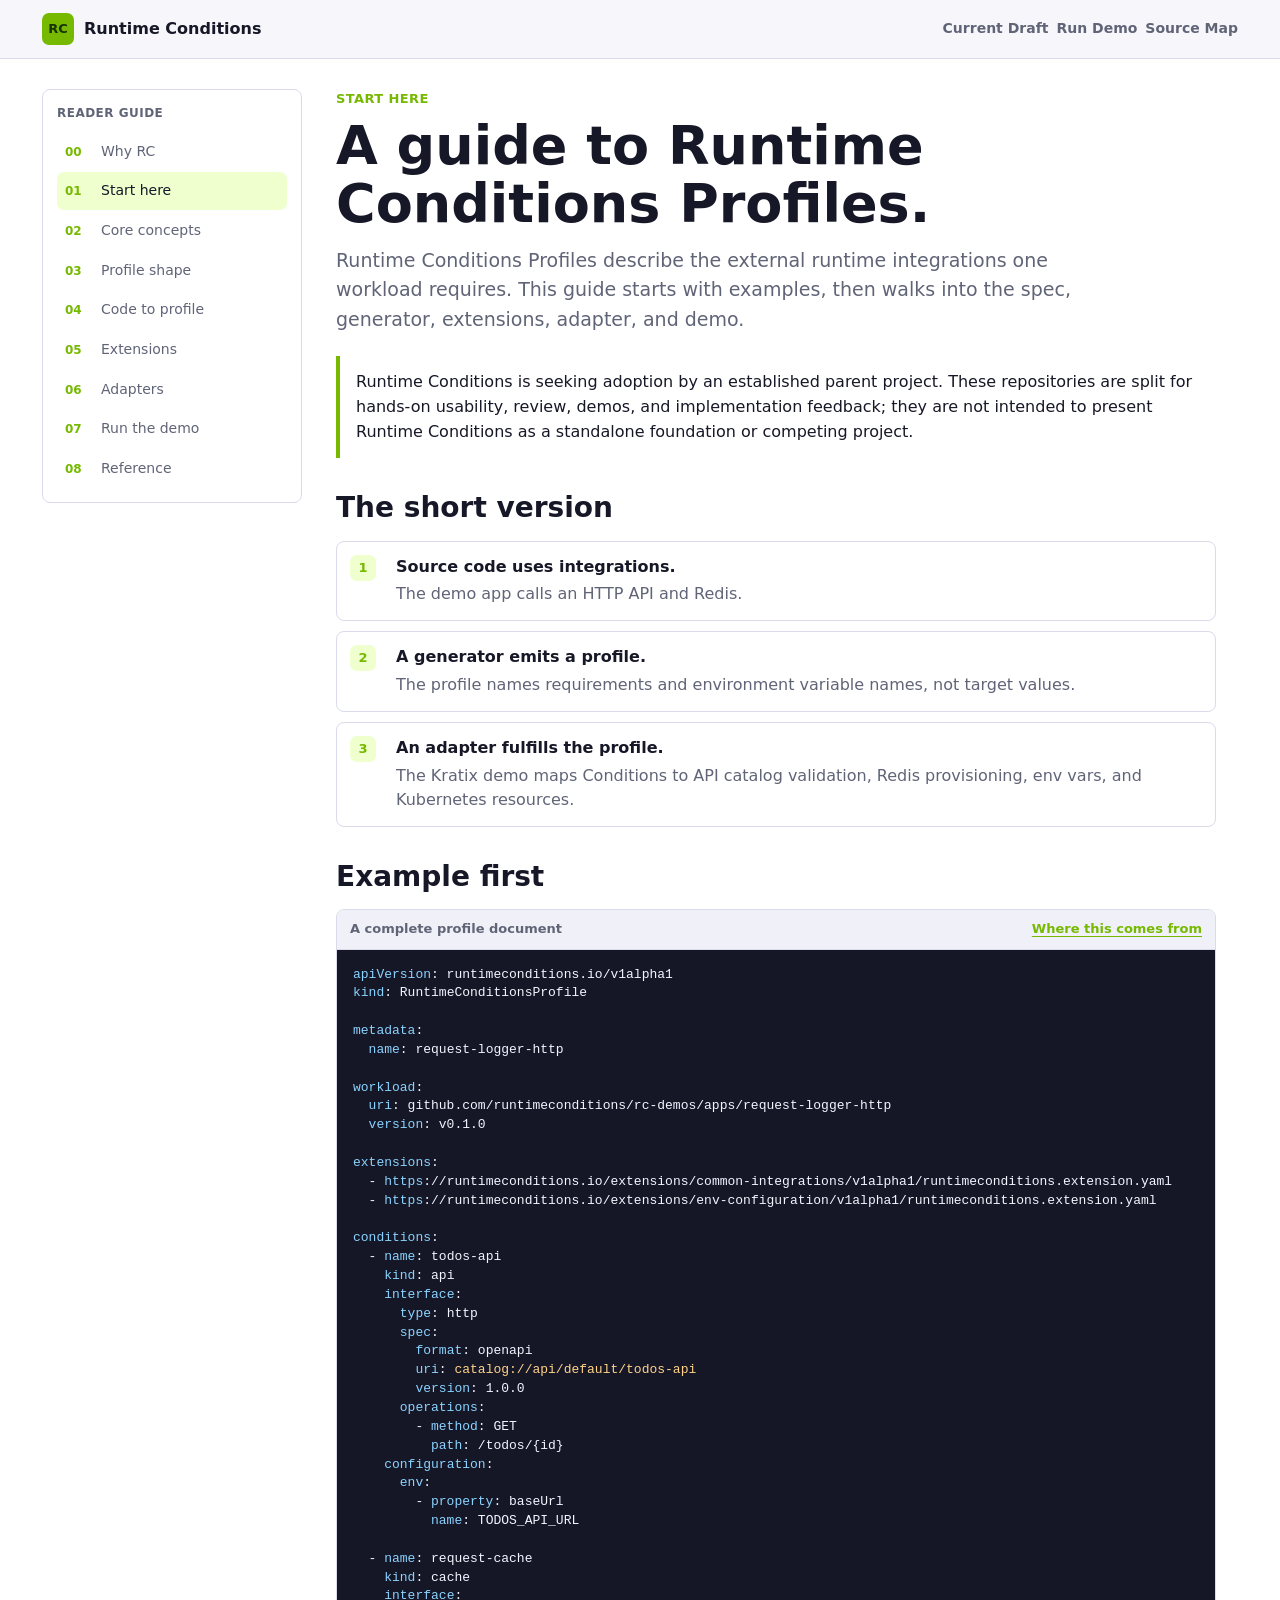
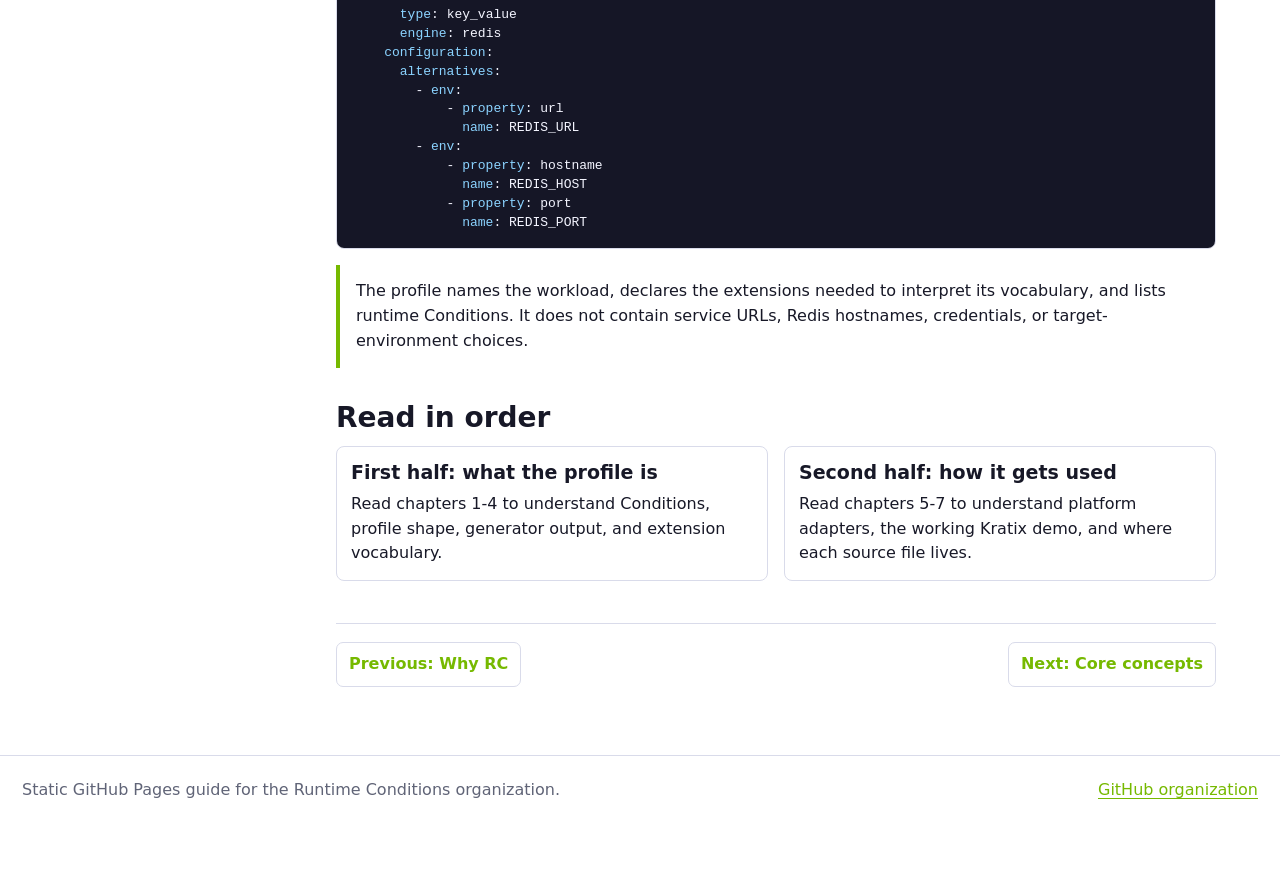
==== index.html @ f33bb29f "Add a "Why RC" page before the guide, explaining the problem in plain language Adds why.html as chap" ====
<!doctype html>
<html lang="en">
  <head>
    <meta charset="utf-8" />
    <meta name="viewport" content="width=device-width, initial-scale=1" />
    <title>Runtime Conditions Profile Guide</title>
    <meta name="description" content="Example-led guide to the Runtime Conditions Profile specification and demo." />
    <link rel="stylesheet" href="assets/styles.css" />
  </head>
  <body>
    <header class="site-header">
      <div class="header-inner">
        <a class="brand" href="index.html"><span class="brand-mark">RC</span> Runtime Conditions</a>
        <nav class="top-links" aria-label="Top links">
          <a href="https://github.com/runtimeconditions/spec/blob/main/docs/sixth-draft.md">Current Draft</a>
          <a href="https://github.com/runtimeconditions/rc-demos/blob/main/README.md">Run Demo</a>
          <a href="reference.html">Source Map</a>
        </nav>
      </div>
    </header>

    <div class="guide-layout">
      <aside class="sidebar" aria-label="Guide chapters">
        <p class="sidebar-title">Reader Guide</p>
        <ol class="chapter-list">
          <li><a href="why.html"><span class="num">00</span><span>Why RC</span></a></li>
          <li><a aria-current="page" href="index.html"><span class="num">01</span><span>Start here</span></a></li>
          <li><a href="concepts.html"><span class="num">02</span><span>Core concepts</span></a></li>
          <li><a href="spec.html"><span class="num">03</span><span>Profile shape</span></a></li>
          <li><a href="developers.html"><span class="num">04</span><span>Code to profile</span></a></li>
          <li><a href="extensions.html"><span class="num">05</span><span>Extensions</span></a></li>
          <li><a href="platform.html"><span class="num">06</span><span>Adapters</span></a></li>
          <li><a href="demo.html"><span class="num">07</span><span>Run the demo</span></a></li>
          <li><a href="reference.html"><span class="num">08</span><span>Reference</span></a></li>
        </ol>
      </aside>

      <main class="content">
        <p class="chapter-label">Start here</p>
        <h1 class="page-title">A guide to Runtime Conditions Profiles.</h1>
        <p class="intro">
          Runtime Conditions Profiles describe the external runtime integrations one workload requires. This guide starts with examples, then walks into the spec, generator, extensions, adapter, and demo.
        </p>
        <div class="note">
          <p>Runtime Conditions is seeking adoption by an established parent project. These repositories are split for hands-on usability, review, demos, and implementation feedback; they are not intended to present Runtime Conditions as a standalone foundation or competing project.</p>
        </div>

        <section class="section">
          <h2>The short version</h2>
          <ol class="step-list">
            <li><span class="step-num">1</span><div><strong>Source code uses integrations.</strong><span>The demo app calls an HTTP API and Redis.</span></div></li>
            <li><span class="step-num">2</span><div><strong>A generator emits a profile.</strong><span>The profile names requirements and environment variable names, not target values.</span></div></li>
            <li><span class="step-num">3</span><div><strong>An adapter fulfills the profile.</strong><span>The Kratix demo maps Conditions to API catalog validation, Redis provisioning, env vars, and Kubernetes resources.</span></div></li>
          </ol>
        </section>

        <section class="section">
          <h2>Example first</h2>
          <div class="example">
            <div class="example-title">
              <span>A complete profile document</span>
              <a href="developers.html">Where this comes from</a>
            </div>
            <pre><code>apiVersion: runtimeconditions.io/v1alpha1
kind: RuntimeConditionsProfile

metadata:
  name: request-logger-http

workload:
  uri: github.com/runtimeconditions/rc-demos/apps/request-logger-http
  version: v0.1.0

extensions:
  - https://runtimeconditions.io/extensions/common-integrations/v1alpha1/runtimeconditions.extension.yaml
  - https://runtimeconditions.io/extensions/env-configuration/v1alpha1/runtimeconditions.extension.yaml

conditions:
  - name: todos-api
    kind: api
    interface:
      type: http
      spec:
        format: openapi
        uri: catalog://api/default/todos-api
        version: 1.0.0
      operations:
        - method: GET
          path: /todos/{id}
    configuration:
      env:
        - property: baseUrl
          name: TODOS_API_URL

  - name: request-cache
    kind: cache
    interface:
      type: key_value
      engine: redis
    configuration:
      alternatives:
        - env:
            - property: url
              name: REDIS_URL
        - env:
            - property: hostname
              name: REDIS_HOST
            - property: port
              name: REDIS_PORT</code></pre>
          </div>
          <div class="note">
            <p>The profile names the workload, declares the extensions needed to interpret its vocabulary, and lists runtime Conditions. It does not contain service URLs, Redis hostnames, credentials, or target-environment choices.</p>
          </div>
        </section>

        <section class="section">
          <h2>Read in order</h2>
          <div class="two-col">
            <div class="mini-card">
              <h3>First half: what the profile is</h3>
              <p>Read chapters 1-4 to understand Conditions, profile shape, generator output, and extension vocabulary.</p>
            </div>
            <div class="mini-card">
              <h3>Second half: how it gets used</h3>
              <p>Read chapters 5-7 to understand platform adapters, the working Kratix demo, and where each source file lives.</p>
            </div>
          </div>
        </section>

        <nav class="page-nav" aria-label="Page navigation">
          <a href="why.html">Previous: Why RC</a>
          <a href="concepts.html">Next: Core concepts</a>
        </nav>
      </main>
    </div>

    <footer class="footer">
      <div class="footer-inner">
        <span>Static GitHub Pages guide for the Runtime Conditions organization.</span>
        <a href="https://github.com/runtimeconditions">GitHub organization</a>
      </div>
    </footer>
    <script src="assets/syntax.js" defer></script>
  </body>
</html>
---- assets/styles.css ----
:root {
  color-scheme: light;
  /* --bg: #f7f7fb; */
  --surface: #ffffff;
  --surface-2: #f0f1f8;
  --ink: #171827;
  --muted: #606477;
  --line: #d9dbea;
  --accent: #76b900;
  --accent-2: #4f8f00;
  --accent-soft: #efffce;
  --accent-ink: #173300;
  --code-bg: #151626;
  --code-ink: #f4f5ff;
  --code-key: #8bd3ff;
  --code-string: #ffd38a;
  --code-value: #a7f3c6;
  --code-comment: #858ba8;
  --code-keyword: #c7a4ff;
  --code-type: #7dd3fc;
  --code-func: #f0abfc;
  --radius: 8px;
  font-family:
    Inter, ui-sans-serif, system-ui, -apple-system, BlinkMacSystemFont, "Segoe UI",
    sans-serif;
}

* {
  box-sizing: border-box;
}

html {
  scroll-behavior: smooth;
}

body {
  margin: 0;
  background: var(--bg);
  color: var(--ink);
  line-height: 1.55;
}

a {
  color: var(--accent);
  text-decoration-thickness: 1px;
  text-underline-offset: 3px;
}

a:hover {
  color: var(--accent-2);
}

.site-header {
  border-bottom: 1px solid var(--line);
  background: rgba(247, 247, 251, 0.96);
  backdrop-filter: blur(10px);
  position: sticky;
  top: 0;
  z-index: 20;
}

.header-inner {
  max-width: 1240px;
  margin: 0 auto;
  padding: 13px 22px;
  display: flex;
  align-items: center;
  justify-content: space-between;
  gap: 18px;
}

.brand {
  display: inline-flex;
  align-items: center;
  gap: 10px;
  color: var(--ink);
  font-weight: 760;
  text-decoration: none;
  white-space: nowrap;
}

.brand-mark {
  width: 32px;
  height: 32px;
  display: grid;
  place-items: center;
  border-radius: 7px;
  background: var(--accent);
  color: var(--accent-ink);
  font-size: 13px;
  letter-spacing: 0;
}

.top-links {
  display: flex;
  flex-wrap: wrap;
  justify-content: flex-end;
  gap: 8px;
  font-size: 14px;
}

.top-links a {
  color: var(--muted);
  font-weight: 650;
  text-decoration: none;
}

.top-links a:hover {
  color: var(--accent);
}

.guide-layout {
  max-width: 1240px;
  margin: 0 auto;
  display: grid;
  grid-template-columns: 260px minmax(0, 1fr);
  gap: 34px;
  padding: 30px 22px 68px;
}

.sidebar {
  position: sticky;
  top: 74px;
  align-self: start;
  border: 1px solid var(--line);
  border-radius: var(--radius);
  background: var(--surface);
  padding: 14px;
}

.sidebar-title {
  margin: 0 0 10px;
  color: var(--muted);
  font-size: 12px;
  font-weight: 780;
  letter-spacing: 0.04em;
  text-transform: uppercase;
}

.chapter-list {
  list-style: none;
  padding: 0;
  margin: 0;
  display: grid;
  gap: 2px;
}

.chapter-list a {
  display: grid;
  grid-template-columns: 28px 1fr;
  align-items: baseline;
  gap: 8px;
  padding: 8px;
  border-radius: 7px;
  color: var(--muted);
  text-decoration: none;
  font-size: 14px;
}

.chapter-list a:hover,
.chapter-list a[aria-current="page"] {
  background: var(--accent-soft);
  color: var(--ink);
}

.chapter-list .num {
  color: var(--accent);
  font-weight: 780;
  font-size: 12px;
}

.content {
  max-width: 880px;
}

.chapter-label {
  margin: 0 0 8px;
  color: var(--accent);
  font-size: 13px;
  font-weight: 780;
  letter-spacing: 0.03em;
  text-transform: uppercase;
}

.page-title {
  margin: 0 0 12px;
  font-size: clamp(34px, 5vw, 54px);
  line-height: 1.08;
  letter-spacing: 0;
}

.intro {
  margin: 0 0 22px;
  color: var(--muted);
  font-size: 19px;
  max-width: 760px;
}

.section {
  margin: 34px 0;
}

.section h2 {
  margin: 0 0 12px;
  font-size: 28px;
  line-height: 1.15;
  letter-spacing: 0;
}

.section h3 {
  margin: 0 0 8px;
  font-size: 19px;
  line-height: 1.2;
  letter-spacing: 0;
}

p {
  margin: 0 0 14px;
}

.short {
  color: var(--muted);
  max-width: 720px;
}

.example {
  margin: 16px 0;
  border: 1px solid var(--line);
  border-radius: var(--radius);
  overflow: hidden;
  background: var(--surface);
}

.example-title {
  display: flex;
  justify-content: space-between;
  align-items: center;
  gap: 12px;
  padding: 9px 13px;
  border-bottom: 1px solid var(--line);
  background: var(--surface-2);
  color: var(--muted);
  font-size: 13px;
  font-weight: 760;
}

.example-title a {
  font-weight: 650;
}

pre {
  margin: 0;
  padding: 16px;
  overflow-x: auto;
  background: var(--code-bg);
  color: var(--code-ink);
  font-size: 13px;
  line-height: 1.45;
}

pre .tok-key,
pre .tok-func {
  color: var(--code-key);
}

pre .tok-string {
  color: var(--code-string);
}

pre .tok-value {
  color: var(--code-value);
}

pre .tok-comment {
  color: var(--code-comment);
  font-style: italic;
}

pre .tok-keyword {
  color: var(--code-keyword);
}

pre .tok-type {
  color: var(--code-type);
}

pre .tok-command {
  color: var(--code-func);
}

code {
  font-family:
    "SFMono-Regular", Consolas, "Liberation Mono", Menlo, ui-monospace, monospace;
}

:not(pre) > code {
  padding: 2px 5px;
  border-radius: 5px;
  background: var(--surface-2);
  color: var(--ink);
  font-size: 0.92em;
}

.note {
  border-left: 4px solid var(--accent);
  border-radius: 0 var(--radius) var(--radius) 0;
  background: var(--surface);
  padding: 14px 16px;
}

.note p:last-child {
  margin-bottom: 0;
}

.step-list {
  list-style: none;
  margin: 16px 0;
  padding: 0;
  display: grid;
  gap: 10px;
}

.step-list li {
  display: grid;
  grid-template-columns: 34px 1fr;
  gap: 12px;
  align-items: start;
  border: 1px solid var(--line);
  border-radius: var(--radius);
  background: var(--surface);
  padding: 13px;
}

.step-list .step-num {
  display: grid;
  place-items: center;
  width: 26px;
  height: 26px;
  border-radius: 7px;
  background: var(--accent-soft);
  color: var(--accent);
  font-weight: 780;
  font-size: 13px;
}

.step-list strong {
  display: block;
  margin-bottom: 3px;
}

.step-list span {
  color: var(--muted);
}

.two-col {
  display: grid;
  grid-template-columns: repeat(2, minmax(0, 1fr));
  gap: 16px;
}

.mini-card {
  border: 1px solid var(--line);
  border-radius: var(--radius);
  background: var(--surface);
  padding: 14px;
}

.mini-card strong {
  display: block;
  margin-bottom: 6px;
}

.mini-card span {
  color: var(--muted);
}

.mini-card p:last-child {
  margin-bottom: 0;
}

.horizontal-list {
  list-style: none;
  margin: 16px 0;
  padding: 0;
  display: grid;
  grid-template-columns: repeat(3, minmax(0, 1fr));
  gap: 14px;
}

.table-wrap {
  overflow-x: auto;
  border: 1px solid var(--line);
  border-radius: var(--radius);
  background: var(--surface);
}

table {
  width: 100%;
  border-collapse: collapse;
  min-width: 680px;
}

th,
td {
  padding: 11px 13px;
  border-bottom: 1px solid var(--line);
  text-align: left;
  vertical-align: top;
}

th {
  background: var(--surface-2);
  font-size: 12px;
  letter-spacing: 0.03em;
  text-transform: uppercase;
}

tr:last-child td {
  border-bottom: 0;
}

.link-list {
  display: grid;
  gap: 8px;
  margin: 12px 0 0;
  padding: 0;
  list-style: none;
}

.link-list a {
  display: block;
  padding: 10px 12px;
  border: 1px solid var(--line);
  border-radius: 7px;
  background: var(--surface);
  text-decoration: none;
  font-weight: 680;
}

.page-nav {
  display: flex;
  justify-content: space-between;
  gap: 14px;
  margin-top: 42px;
  padding-top: 18px;
  border-top: 1px solid var(--line);
}

.page-nav a {
  display: inline-flex;
  min-height: 40px;
  align-items: center;
  border: 1px solid var(--line);
  border-radius: 7px;
  background: var(--surface);
  padding: 9px 12px;
  text-decoration: none;
  font-weight: 730;
}

.footer {
  border-top: 1px solid var(--line);
  color: var(--muted);
  padding: 22px;
}

.footer-inner {
  max-width: 1240px;
  margin: 0 auto;
  display: flex;
  justify-content: space-between;
  gap: 14px;
  flex-wrap: wrap;
}

@media (max-width: 920px) {
  .header-inner {
    align-items: flex-start;
    flex-direction: column;
  }

  .top-links {
    justify-content: flex-start;
  }

  .guide-layout {
    grid-template-columns: 1fr;
    gap: 22px;
  }

  .sidebar {
    position: static;
  }

  .chapter-list {
    grid-template-columns: repeat(2, minmax(0, 1fr));
  }

  .two-col {
    grid-template-columns: 1fr;
  }

  .horizontal-list {
    grid-template-columns: 1fr;
  }

}

@media (max-width: 560px) {
  .header-inner,
  .guide-layout,
  .footer {
    padding-left: 14px;
    padding-right: 14px;
  }

  .chapter-list {
    grid-template-columns: 1fr;
  }

  .page-title {
    font-size: 34px;
  }

  .intro {
    font-size: 17px;
  }

  .page-nav {
    flex-direction: column;
  }
}
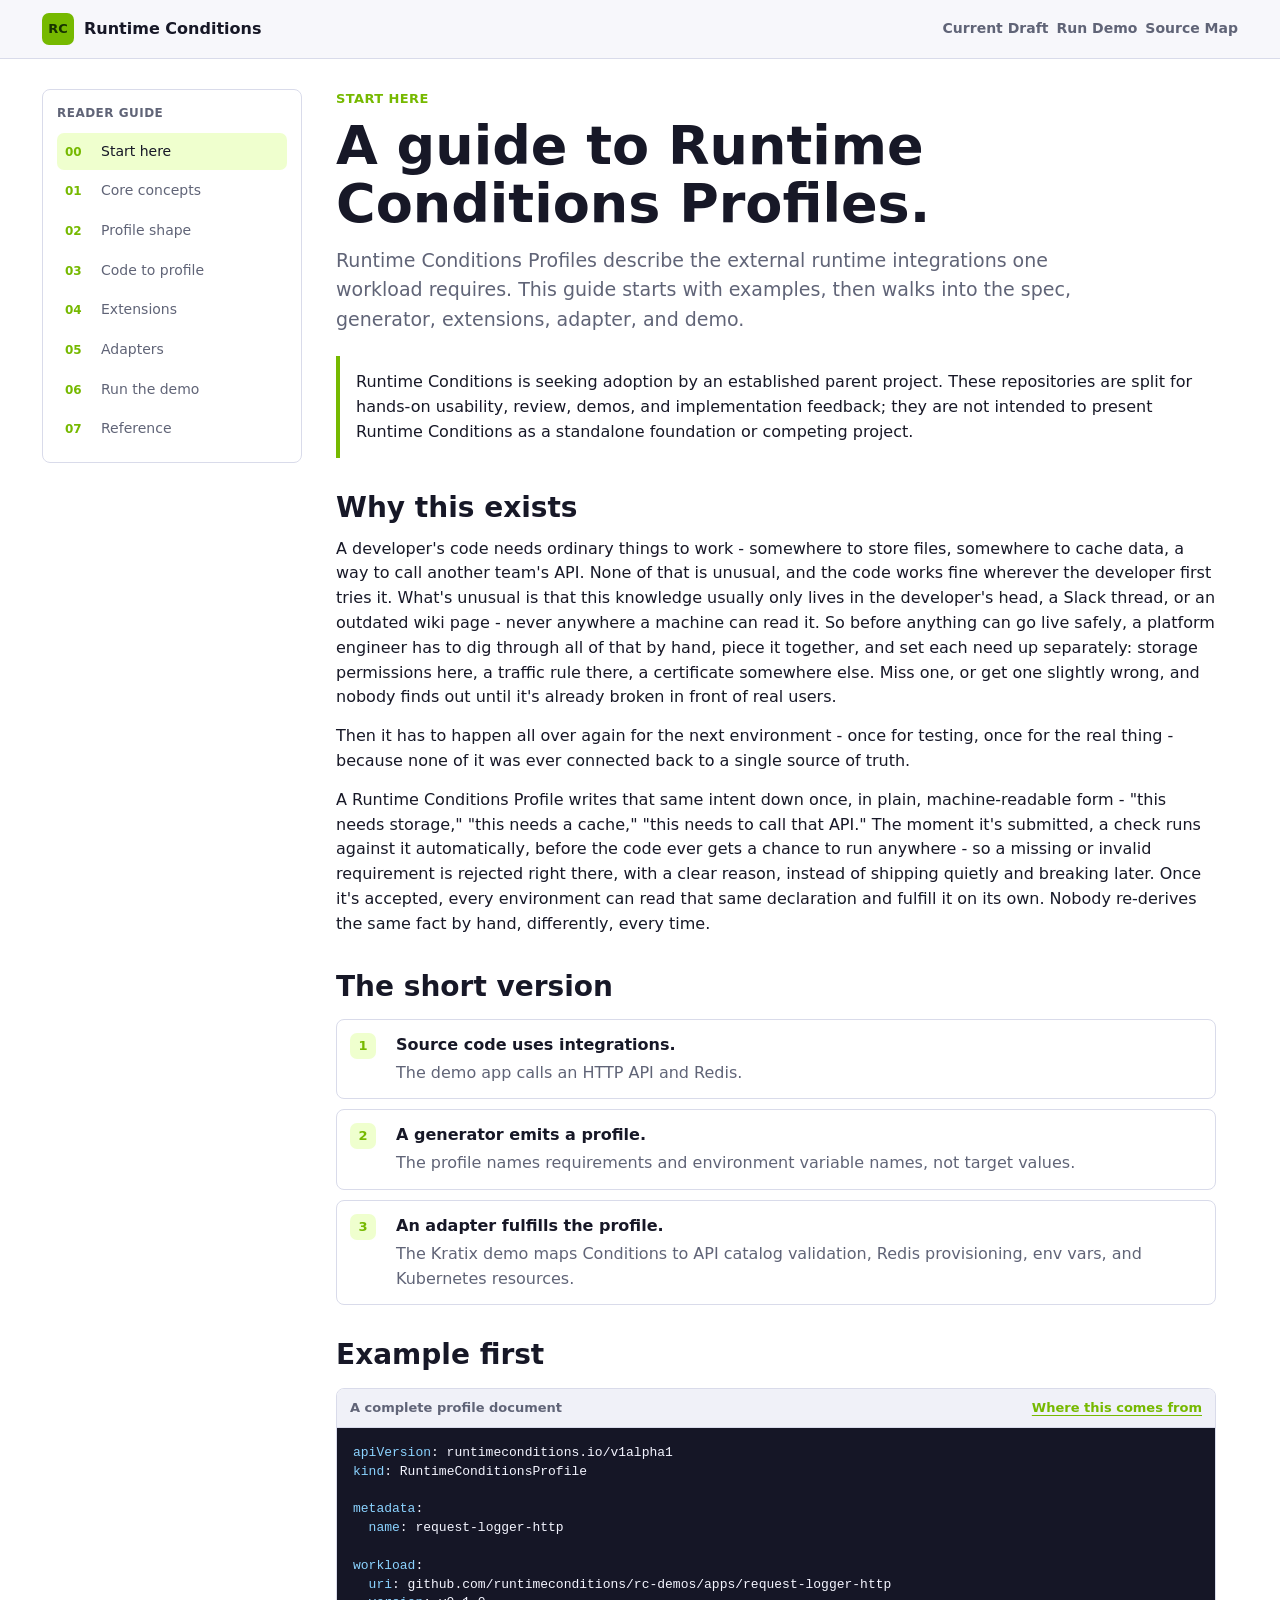
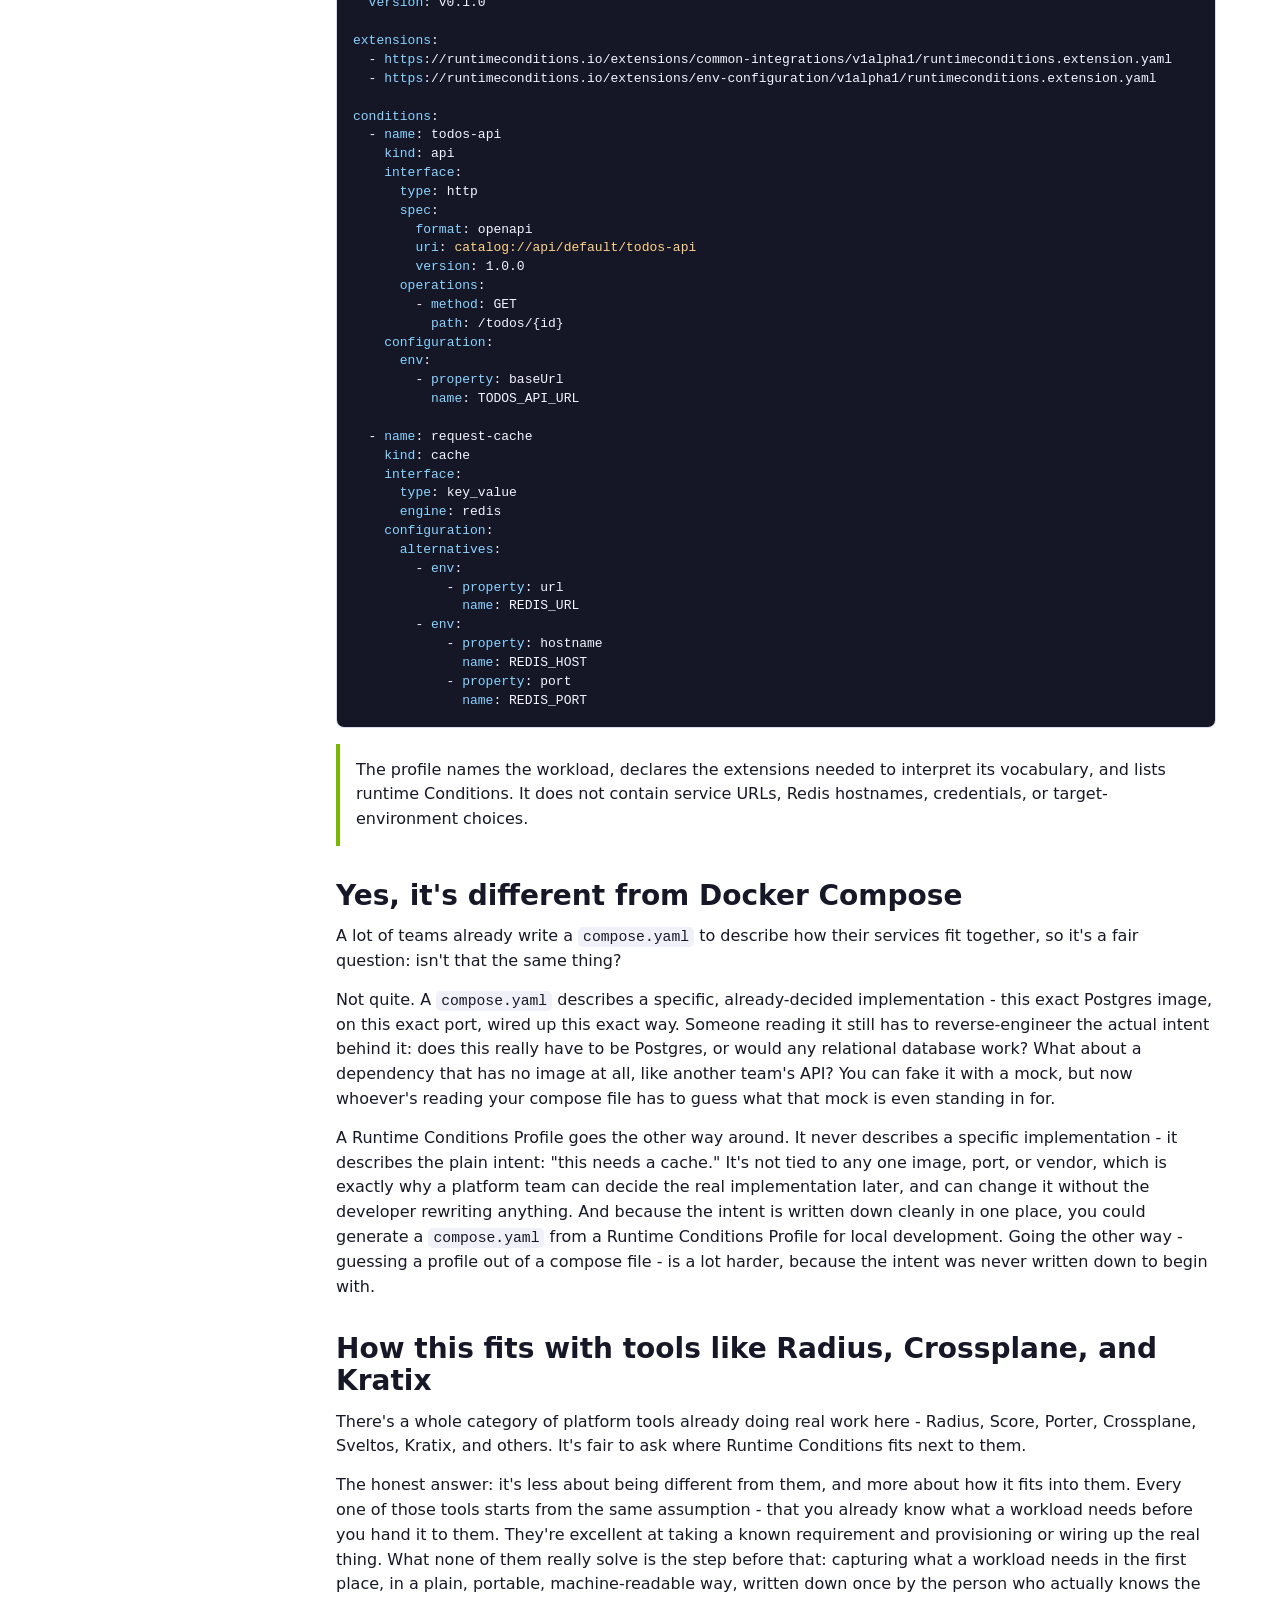
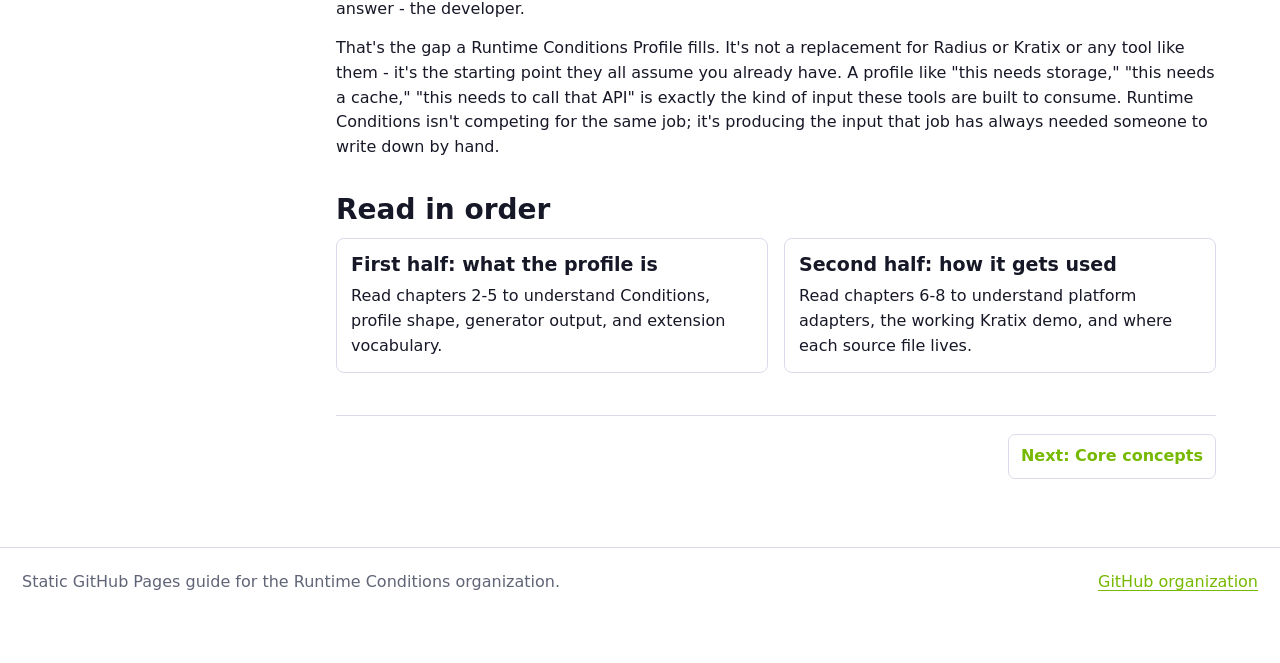
==== commit 90e87975: "Rename start.html to index.html, the merged landing page Signed-off-by: itvi-1234 <rjsumit71@gmail.c" ====
--- a/index.html
+++ b/index.html
@@ -4,7 +4,7 @@
     <meta charset="utf-8" />
     <meta name="viewport" content="width=device-width, initial-scale=1" />
     <title>Runtime Conditions Profile Guide</title>
-    <meta name="description" content="Example-led guide to the Runtime Conditions Profile specification and demo." />
+    <meta name="description" content="Why Runtime Conditions exists, and a complete profile example, in one place." />
     <link rel="stylesheet" href="assets/styles.css" />
   </head>
   <body>
@@ -23,15 +23,14 @@
       <aside class="sidebar" aria-label="Guide chapters">
         <p class="sidebar-title">Reader Guide</p>
         <ol class="chapter-list">
-          <li><a href="why.html"><span class="num">00</span><span>Why RC</span></a></li>
-          <li><a aria-current="page" href="index.html"><span class="num">01</span><span>Start here</span></a></li>
-          <li><a href="concepts.html"><span class="num">02</span><span>Core concepts</span></a></li>
-          <li><a href="spec.html"><span class="num">03</span><span>Profile shape</span></a></li>
-          <li><a href="developers.html"><span class="num">04</span><span>Code to profile</span></a></li>
-          <li><a href="extensions.html"><span class="num">05</span><span>Extensions</span></a></li>
-          <li><a href="platform.html"><span class="num">06</span><span>Adapters</span></a></li>
-          <li><a href="demo.html"><span class="num">07</span><span>Run the demo</span></a></li>
-          <li><a href="reference.html"><span class="num">08</span><span>Reference</span></a></li>
+          <li><a aria-current="page" href="index.html"><span class="num">00</span><span>Start here</span></a></li>
+          <li><a href="concepts.html"><span class="num">01</span><span>Core concepts</span></a></li>
+          <li><a href="spec.html"><span class="num">02</span><span>Profile shape</span></a></li>
+          <li><a href="developers.html"><span class="num">03</span><span>Code to profile</span></a></li>
+          <li><a href="extensions.html"><span class="num">04</span><span>Extensions</span></a></li>
+          <li><a href="platform.html"><span class="num">05</span><span>Adapters</span></a></li>
+          <li><a href="demo.html"><span class="num">06</span><span>Run the demo</span></a></li>
+          <li><a href="reference.html"><span class="num">07</span><span>Reference</span></a></li>
         </ol>
       </aside>
 
@@ -44,6 +43,19 @@
         <div class="note">
           <p>Runtime Conditions is seeking adoption by an established parent project. These repositories are split for hands-on usability, review, demos, and implementation feedback; they are not intended to present Runtime Conditions as a standalone foundation or competing project.</p>
         </div>
+
+        <section class="section">
+          <h2>Why this exists</h2>
+          <p>
+            A developer's code needs ordinary things to work - somewhere to store files, somewhere to cache data, a way to call another team's API. None of that is unusual, and the code works fine wherever the developer first tries it. What's unusual is that this knowledge usually only lives in the developer's head, a Slack thread, or an outdated wiki page - never anywhere a machine can read it. So before anything can go live safely, a platform engineer has to dig through all of that by hand, piece it together, and set each need up separately: storage permissions here, a traffic rule there, a certificate somewhere else. Miss one, or get one slightly wrong, and nobody finds out until it's already broken in front of real users.
+          </p>
+          <p>
+            Then it has to happen all over again for the next environment - once for testing, once for the real thing - because none of it was ever connected back to a single source of truth.
+          </p>
+          <p>
+            A Runtime Conditions Profile writes that same intent down once, in plain, machine-readable form - "this needs storage," "this needs a cache," "this needs to call that API." The moment it's submitted, a check runs against it automatically, before the code ever gets a chance to run anywhere - so a missing or invalid requirement is rejected right there, with a clear reason, instead of shipping quietly and breaking later. Once it's accepted, every environment can read that same declaration and fulfill it on its own. Nobody re-derives the same fact by hand, differently, every time.
+          </p>
+        </section>
 
         <section class="section">
           <h2>The short version</h2>
@@ -114,21 +126,47 @@
         </section>
 
         <section class="section">
+          <h2>Yes, it's different from Docker Compose</h2>
+          <p>
+            A lot of teams already write a <code>compose.yaml</code> to describe how their services fit together, so it's a fair question: isn't that the same thing?
+          </p>
+          <p>
+            Not quite. A <code>compose.yaml</code> describes a specific, already-decided implementation - this exact Postgres image, on this exact port, wired up this exact way. Someone reading it still has to reverse-engineer the actual intent behind it: does this really have to be Postgres, or would any relational database work? What about a dependency that has no image at all, like another team's API? You can fake it with a mock, but now whoever's reading your compose file has to guess what that mock is even standing in for.
+          </p>
+          <p>
+            A Runtime Conditions Profile goes the other way around. It never describes a specific implementation - it describes the plain intent: "this needs a cache." It's not tied to any one image, port, or vendor, which is exactly why a platform team can decide the real implementation later, and can change it without the developer rewriting anything. And because the intent is written down cleanly in one place, you could generate a <code>compose.yaml</code> from a Runtime Conditions Profile for local development. Going the other way - guessing a profile out of a compose file - is a lot harder, because the intent was never written down to begin with.
+          </p>
+        </section>
+
+        <section class="section">
+          <h2>How this fits with tools like Radius, Crossplane, and Kratix</h2>
+          <p>
+            There's a whole category of platform tools already doing real work here - Radius, Score, Porter, Crossplane, Sveltos, Kratix, and others. It's fair to ask where Runtime Conditions fits next to them.
+          </p>
+          <p>
+            The honest answer: it's less about being different from them, and more about how it fits into them. Every one of those tools starts from the same assumption - that you already know what a workload needs before you hand it to them. They're excellent at taking a known requirement and provisioning or wiring up the real thing. What none of them really solve is the step before that: capturing what a workload needs in the first place, in a plain, portable, machine-readable way, written down once by the person who actually knows the answer - the developer.
+          </p>
+          <p>
+            That's the gap a Runtime Conditions Profile fills. It's not a replacement for Radius or Kratix or any tool like them - it's the starting point they all assume you already have. A profile like "this needs storage," "this needs a cache," "this needs to call that API" is exactly the kind of input these tools are built to consume. Runtime Conditions isn't competing for the same job; it's producing the input that job has always needed someone to write down by hand.
+          </p>
+        </section>
+
+        <section class="section">
           <h2>Read in order</h2>
           <div class="two-col">
             <div class="mini-card">
               <h3>First half: what the profile is</h3>
-              <p>Read chapters 1-4 to understand Conditions, profile shape, generator output, and extension vocabulary.</p>
+              <p>Read chapters 2-5 to understand Conditions, profile shape, generator output, and extension vocabulary.</p>
             </div>
             <div class="mini-card">
               <h3>Second half: how it gets used</h3>
-              <p>Read chapters 5-7 to understand platform adapters, the working Kratix demo, and where each source file lives.</p>
+              <p>Read chapters 6-8 to understand platform adapters, the working Kratix demo, and where each source file lives.</p>
             </div>
           </div>
         </section>
 
         <nav class="page-nav" aria-label="Page navigation">
-          <a href="why.html">Previous: Why RC</a>
+          <span></span>
           <a href="concepts.html">Next: Core concepts</a>
         </nav>
       </main>
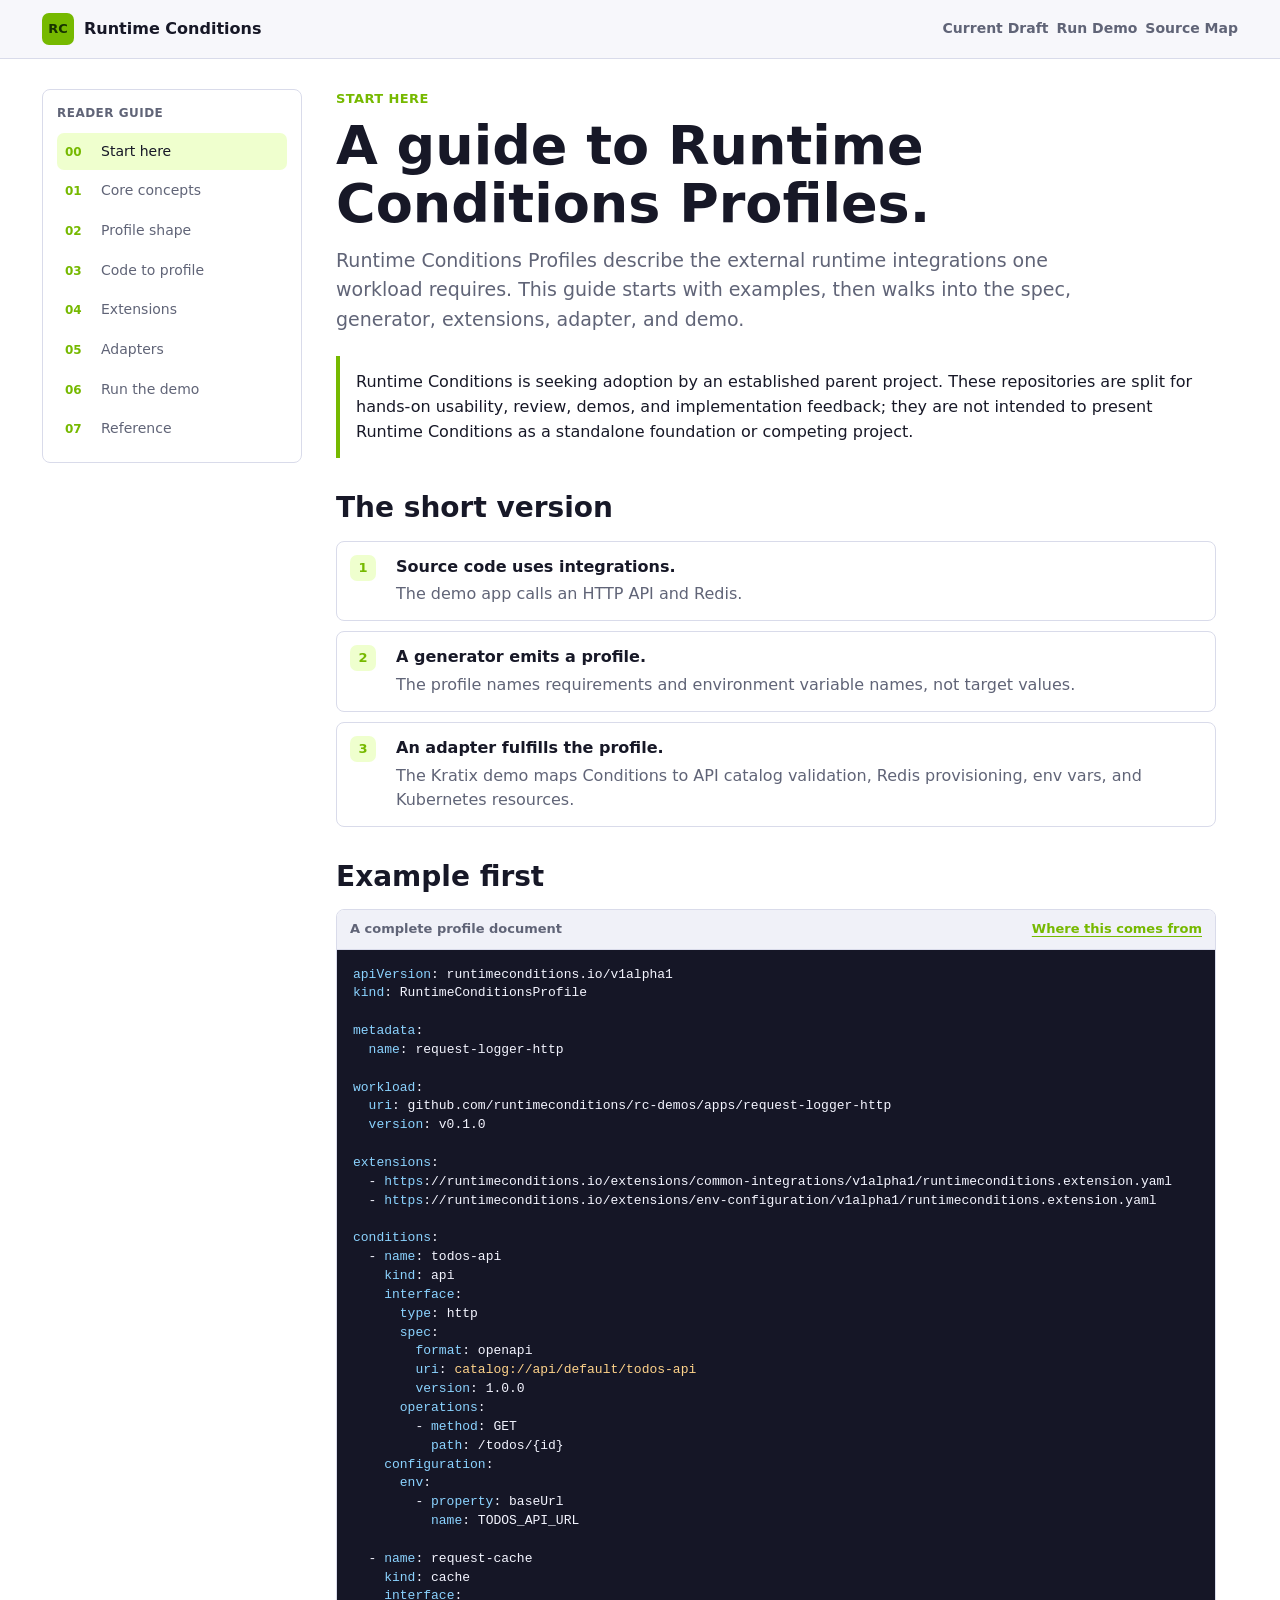
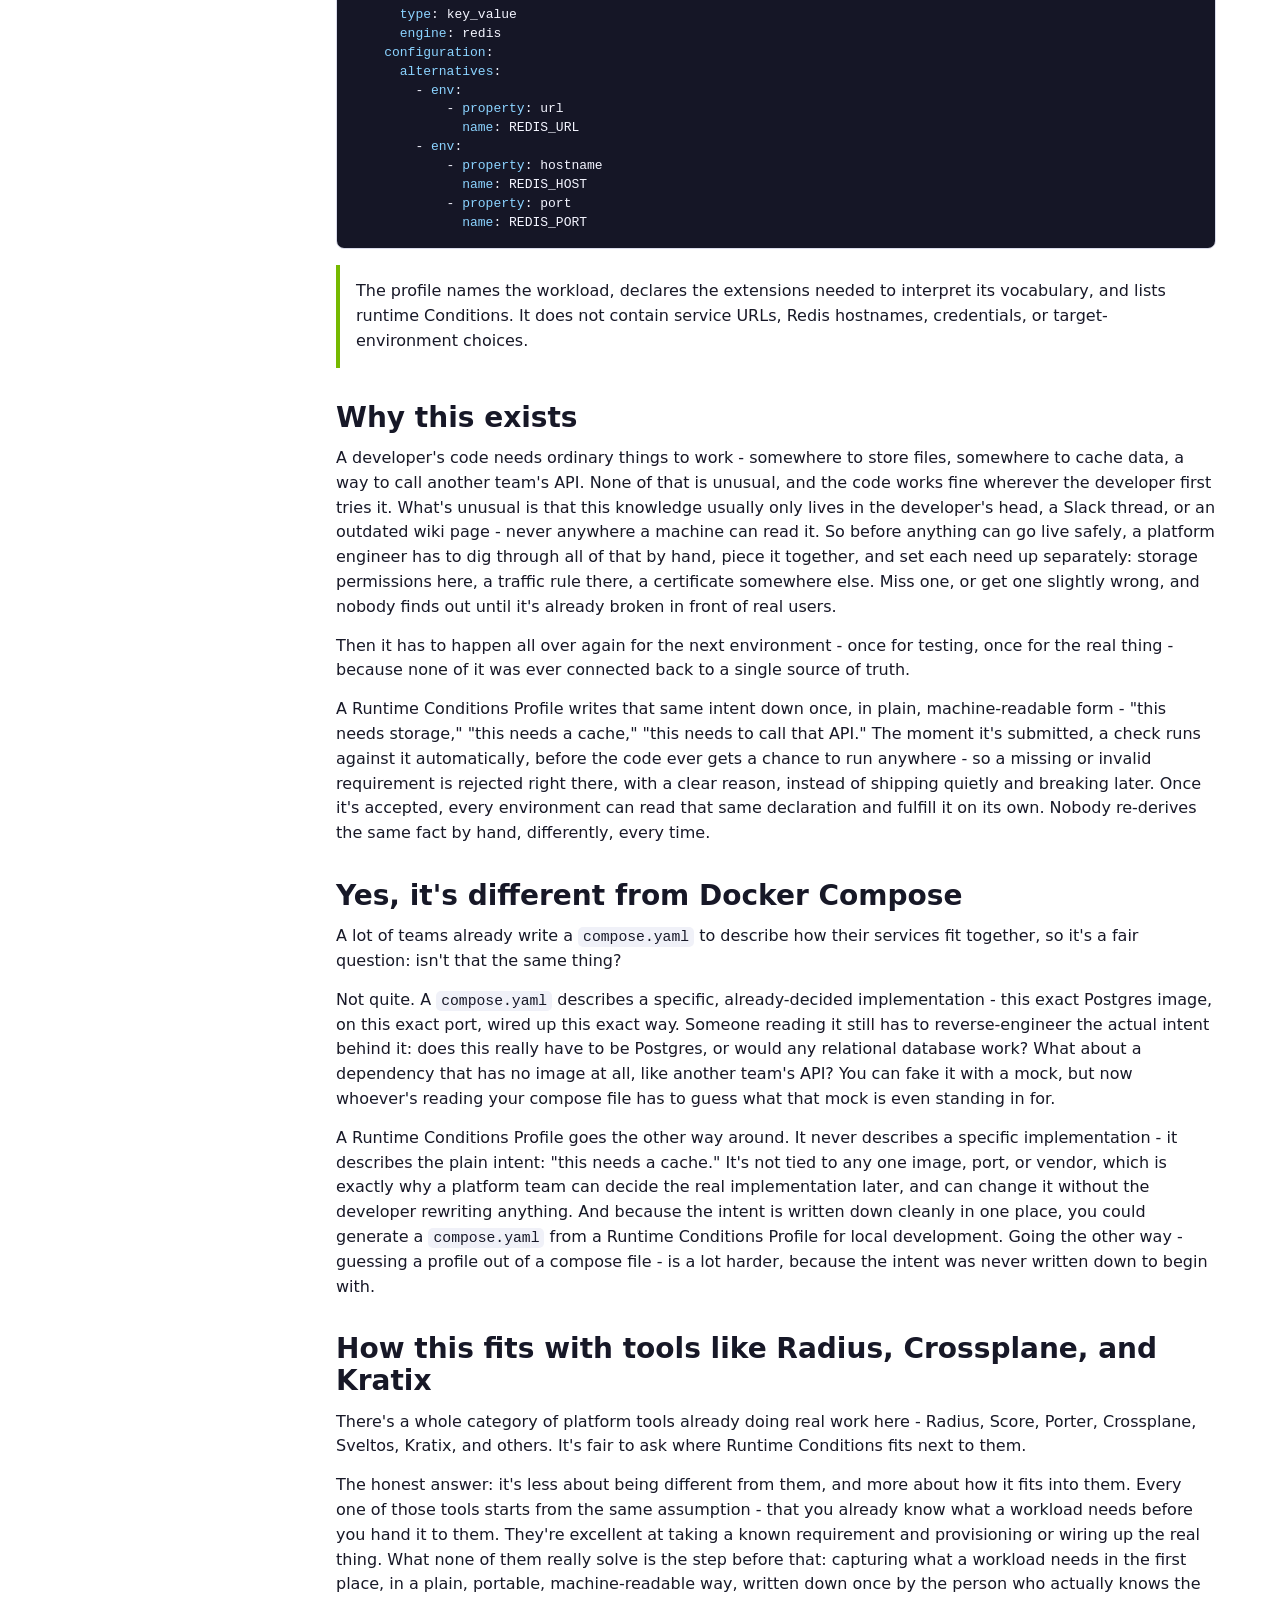
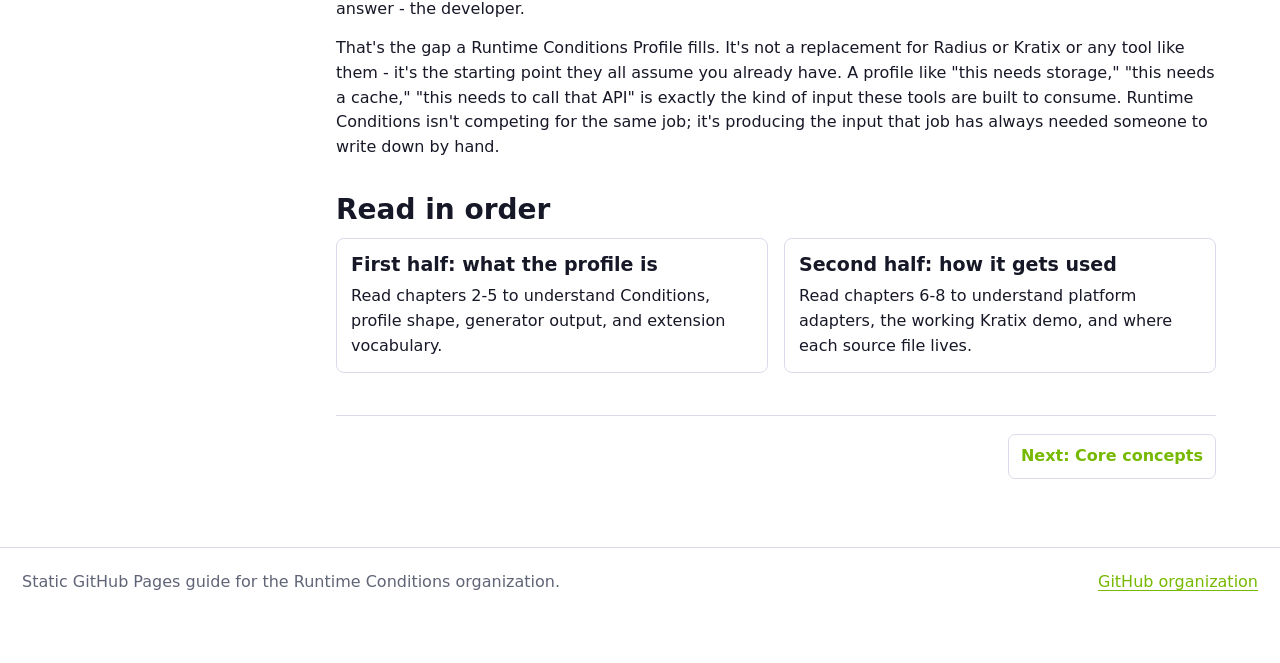
==== commit fbe66d21: "Move 'Why this exists' below the example YAML Signed-off-by: itvi-1234 <rjsumit71@gmail.com>" ====
--- a/index.html
+++ b/index.html
@@ -43,19 +43,6 @@
         <div class="note">
           <p>Runtime Conditions is seeking adoption by an established parent project. These repositories are split for hands-on usability, review, demos, and implementation feedback; they are not intended to present Runtime Conditions as a standalone foundation or competing project.</p>
         </div>
-
-        <section class="section">
-          <h2>Why this exists</h2>
-          <p>
-            A developer's code needs ordinary things to work - somewhere to store files, somewhere to cache data, a way to call another team's API. None of that is unusual, and the code works fine wherever the developer first tries it. What's unusual is that this knowledge usually only lives in the developer's head, a Slack thread, or an outdated wiki page - never anywhere a machine can read it. So before anything can go live safely, a platform engineer has to dig through all of that by hand, piece it together, and set each need up separately: storage permissions here, a traffic rule there, a certificate somewhere else. Miss one, or get one slightly wrong, and nobody finds out until it's already broken in front of real users.
-          </p>
-          <p>
-            Then it has to happen all over again for the next environment - once for testing, once for the real thing - because none of it was ever connected back to a single source of truth.
-          </p>
-          <p>
-            A Runtime Conditions Profile writes that same intent down once, in plain, machine-readable form - "this needs storage," "this needs a cache," "this needs to call that API." The moment it's submitted, a check runs against it automatically, before the code ever gets a chance to run anywhere - so a missing or invalid requirement is rejected right there, with a clear reason, instead of shipping quietly and breaking later. Once it's accepted, every environment can read that same declaration and fulfill it on its own. Nobody re-derives the same fact by hand, differently, every time.
-          </p>
-        </section>
 
         <section class="section">
           <h2>The short version</h2>
@@ -126,6 +113,19 @@
         </section>
 
         <section class="section">
+          <h2>Why this exists</h2>
+          <p>
+            A developer's code needs ordinary things to work - somewhere to store files, somewhere to cache data, a way to call another team's API. None of that is unusual, and the code works fine wherever the developer first tries it. What's unusual is that this knowledge usually only lives in the developer's head, a Slack thread, or an outdated wiki page - never anywhere a machine can read it. So before anything can go live safely, a platform engineer has to dig through all of that by hand, piece it together, and set each need up separately: storage permissions here, a traffic rule there, a certificate somewhere else. Miss one, or get one slightly wrong, and nobody finds out until it's already broken in front of real users.
+          </p>
+          <p>
+            Then it has to happen all over again for the next environment - once for testing, once for the real thing - because none of it was ever connected back to a single source of truth.
+          </p>
+          <p>
+            A Runtime Conditions Profile writes that same intent down once, in plain, machine-readable form - "this needs storage," "this needs a cache," "this needs to call that API." The moment it's submitted, a check runs against it automatically, before the code ever gets a chance to run anywhere - so a missing or invalid requirement is rejected right there, with a clear reason, instead of shipping quietly and breaking later. Once it's accepted, every environment can read that same declaration and fulfill it on its own. Nobody re-derives the same fact by hand, differently, every time.
+          </p>
+        </section>
+
+        <section class="section">
           <h2>Yes, it's different from Docker Compose</h2>
           <p>
             A lot of teams already write a <code>compose.yaml</code> to describe how their services fit together, so it's a fair question: isn't that the same thing?
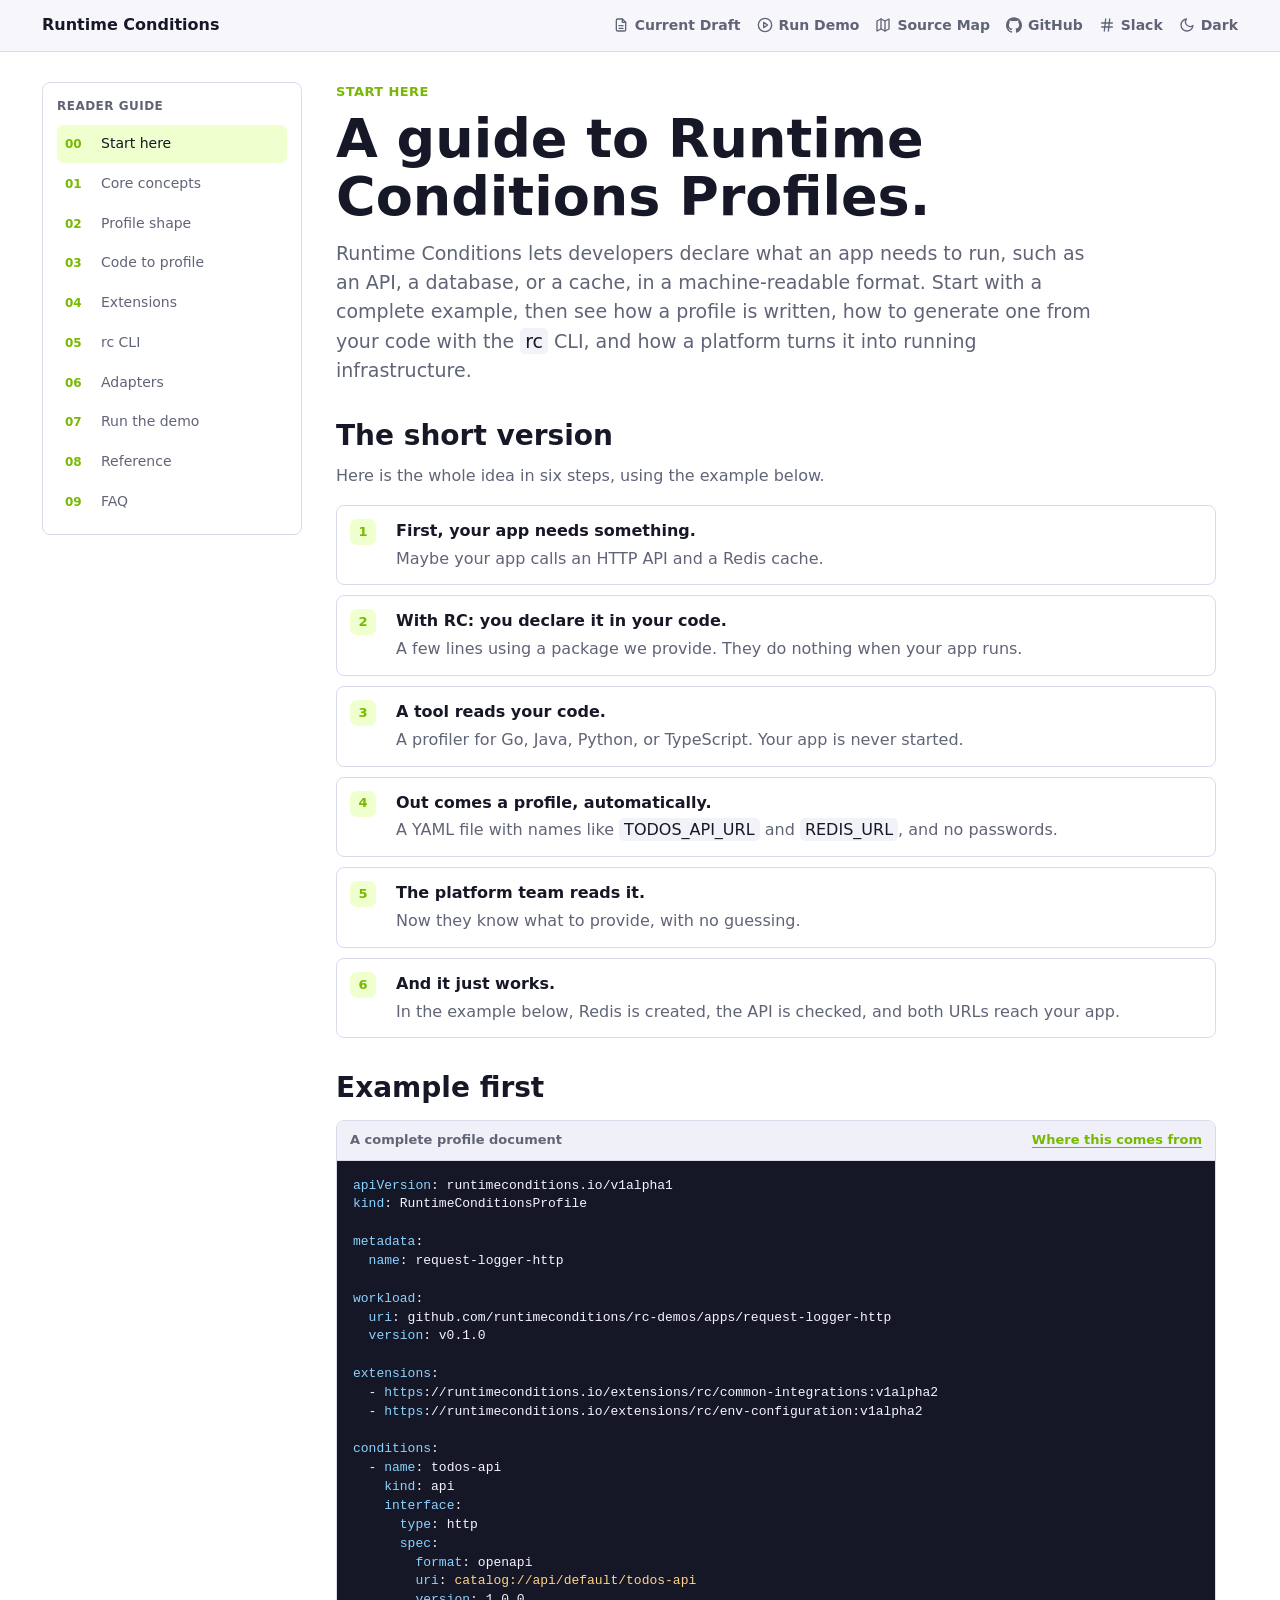
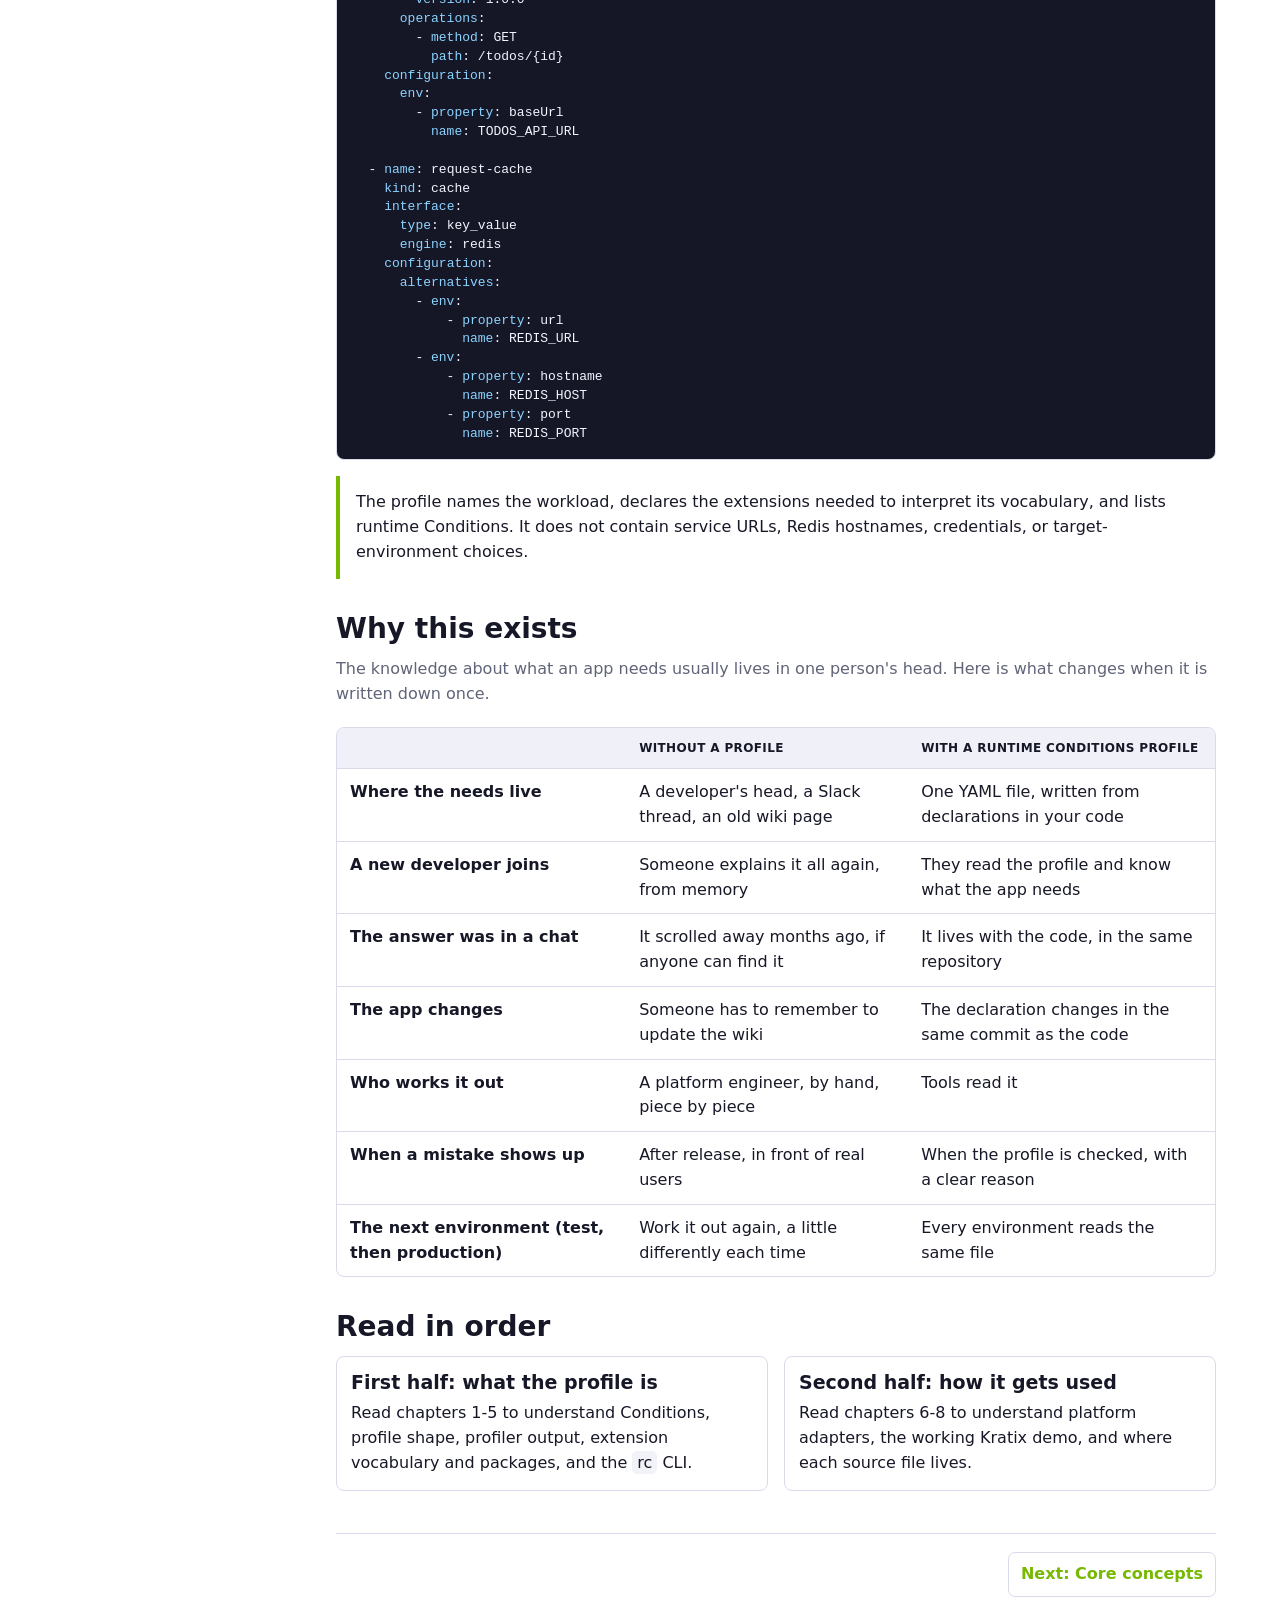
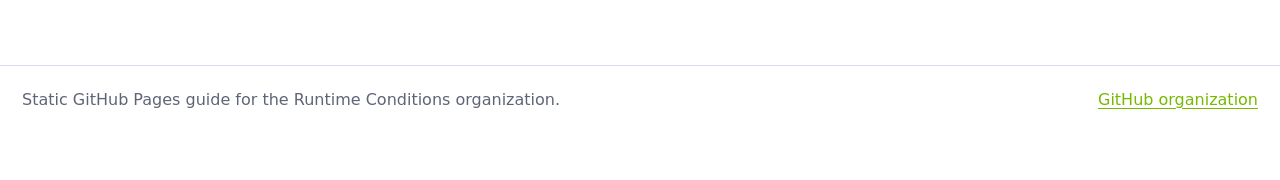
==== commit 55b529ea: "refractor works" ====
--- a/index.html
+++ b/index.html
@@ -6,15 +6,18 @@
     <title>Runtime Conditions Profile Guide</title>
     <meta name="description" content="Why Runtime Conditions exists, and a complete profile example, in one place." />
     <link rel="stylesheet" href="assets/styles.css" />
+    <script src="assets/theme.js"></script>
   </head>
   <body>
     <header class="site-header">
       <div class="header-inner">
-        <a class="brand" href="index.html"><span class="brand-mark">RC</span> Runtime Conditions</a>
+        <a class="brand" href="index.html">Runtime Conditions</a>
         <nav class="top-links" aria-label="Top links">
-          <a href="https://github.com/runtimeconditions/spec/blob/main/docs/sixth-draft.md">Current Draft</a>
-          <a href="https://github.com/runtimeconditions/rc-demos/blob/main/README.md">Run Demo</a>
-          <a href="reference.html">Source Map</a>
+          <a href="https://github.com/runtimeconditions/spec/blob/main/docs/sixth-draft.md" data-tip="Read the latest draft of the specification"><svg class="nav-icon" viewBox="0 0 24 24" width="16" height="16" fill="none" stroke="currentColor" stroke-width="2" stroke-linecap="round" stroke-linejoin="round" aria-hidden="true" focusable="false"><path d="M14 3H7a2 2 0 0 0-2 2v14a2 2 0 0 0 2 2h10a2 2 0 0 0 2-2V8z"/><path d="M14 3v5h5"/><path d="M9 13h6"/><path d="M9 17h6"/></svg><span>Current Draft</span></a>
+          <a href="https://github.com/runtimeconditions/rc-demos/blob/main/README.md" data-tip="Run Runtime Conditions end to end on your own machine"><svg class="nav-icon" viewBox="0 0 24 24" width="16" height="16" fill="none" stroke="currentColor" stroke-width="2" stroke-linecap="round" stroke-linejoin="round" aria-hidden="true" focusable="false"><circle cx="12" cy="12" r="10"/><polygon points="10 8 16 12 10 16 10 8"/></svg><span>Run Demo</span></a>
+          <a href="reference.html" data-tip="See where each part of this guide comes from in the source repositories"><svg class="nav-icon" viewBox="0 0 24 24" width="16" height="16" fill="none" stroke="currentColor" stroke-width="2" stroke-linecap="round" stroke-linejoin="round" aria-hidden="true" focusable="false"><path d="M3 6l6-3 6 3 6-3v15l-6 3-6-3-6 3z"/><path d="M9 3v15"/><path d="M15 6v15"/></svg><span>Source Map</span></a>
+          <a href="https://github.com/runtimeconditions" data-tip="Browse the Runtime Conditions repositories on GitHub"><svg class="nav-icon" viewBox="0 0 24 24" width="16" height="16" fill="currentColor" aria-hidden="true" focusable="false"><path d="M12 .297c-6.63 0-12 5.373-12 12 0 5.303 3.438 9.8 8.205 11.385.6.113.82-.258.82-.577 0-.285-.01-1.04-.015-2.04-3.338.724-4.042-1.61-4.042-1.61C4.422 18.07 3.633 17.7 3.633 17.7c-1.087-.744.084-.729.084-.729 1.205.084 1.838 1.236 1.838 1.236 1.07 1.835 2.809 1.305 3.495.998.108-.776.417-1.305.76-1.605-2.665-.3-5.466-1.332-5.466-5.93 0-1.31.465-2.38 1.235-3.22-.135-.303-.54-1.523.105-3.176 0 0 1.005-.322 3.3 1.23.96-.267 1.98-.399 3-.405 1.02.006 2.04.138 3 .405 2.28-1.552 3.285-1.23 3.285-1.23.645 1.653.24 2.873.12 3.176.765.84 1.23 1.91 1.23 3.22 0 4.61-2.805 5.625-5.475 5.92.42.36.81 1.096.81 2.22 0 1.606-.015 2.896-.015 3.286 0 .315.21.69.825.57C20.565 22.092 24 17.592 24 12.297c0-6.627-5.373-12-12-12"/></svg><span>GitHub</span></a>
+          <a href="https://cloud-native.slack.com/archives/C0C0R4M65FZ" data-tip="Join the conversation on the CNCF Slack"><svg class="nav-icon" viewBox="0 0 24 24" width="16" height="16" fill="none" stroke="currentColor" stroke-width="2" stroke-linecap="round" stroke-linejoin="round" aria-hidden="true" focusable="false"><path d="M4 9h16"/><path d="M4 15h16"/><path d="M10 3L8 21"/><path d="M16 3l-2 18"/></svg><span>Slack</span></a>
         </nav>
       </div>
     </header>
@@ -28,9 +31,11 @@
           <li><a href="spec.html"><span class="num">02</span><span>Profile shape</span></a></li>
           <li><a href="developers.html"><span class="num">03</span><span>Code to profile</span></a></li>
           <li><a href="extensions.html"><span class="num">04</span><span>Extensions</span></a></li>
-          <li><a href="platform.html"><span class="num">05</span><span>Adapters</span></a></li>
-          <li><a href="demo.html"><span class="num">06</span><span>Run the demo</span></a></li>
-          <li><a href="reference.html"><span class="num">07</span><span>Reference</span></a></li>
+          <li><a href="cli.html"><span class="num">05</span><span>rc CLI</span></a></li>
+          <li><a href="platform.html"><span class="num">06</span><span>Adapters</span></a></li>
+          <li><a href="demo.html"><span class="num">07</span><span>Run the demo</span></a></li>
+          <li><a href="reference.html"><span class="num">08</span><span>Reference</span></a></li>
+          <li><a href="faq.html"><span class="num">09</span><span>FAQ</span></a></li>
         </ol>
       </aside>
 
@@ -38,18 +43,19 @@
         <p class="chapter-label">Start here</p>
         <h1 class="page-title">A guide to Runtime Conditions Profiles.</h1>
         <p class="intro">
-          Runtime Conditions Profiles describe the external runtime integrations one workload requires. This guide starts with examples, then walks into the spec, generator, extensions, adapter, and demo.
+          Runtime Conditions lets developers declare what an app needs to run, such as an API, a database, or a cache, in a machine-readable format. Start with a complete example, then see how a profile is written, how to generate one from your code with the <code>rc</code> CLI, and how a platform turns it into running infrastructure.
         </p>
-        <div class="note">
-          <p>Runtime Conditions is seeking adoption by an established parent project. These repositories are split for hands-on usability, review, demos, and implementation feedback; they are not intended to present Runtime Conditions as a standalone foundation or competing project.</p>
-        </div>
 
         <section class="section">
           <h2>The short version</h2>
+          <p class="short">Here is the whole idea in six steps, using the example below.</p>
           <ol class="step-list">
-            <li><span class="step-num">1</span><div><strong>Source code uses integrations.</strong><span>The demo app calls an HTTP API and Redis.</span></div></li>
-            <li><span class="step-num">2</span><div><strong>A generator emits a profile.</strong><span>The profile names requirements and environment variable names, not target values.</span></div></li>
-            <li><span class="step-num">3</span><div><strong>An adapter fulfills the profile.</strong><span>The Kratix demo maps Conditions to API catalog validation, Redis provisioning, env vars, and Kubernetes resources.</span></div></li>
+            <li><span class="step-num">1</span><div><strong>First, your app needs something.</strong><span>Maybe your app calls an HTTP API and a Redis cache.</span></div></li>
+            <li><span class="step-num">2</span><div><strong>With RC: you declare it in your code.</strong><span>A few lines using a package we provide. They do nothing when your app runs.</span></div></li>
+            <li><span class="step-num">3</span><div><strong>A tool reads your code.</strong><span>A profiler for Go, Java, Python, or TypeScript. Your app is never started.</span></div></li>
+            <li><span class="step-num">4</span><div><strong>Out comes a profile, automatically.</strong><span>A YAML file with names like <code>TODOS_API_URL</code> and <code>REDIS_URL</code>, and no passwords.</span></div></li>
+            <li><span class="step-num">5</span><div><strong>The platform team reads it.</strong><span>Now they know what to provide, with no guessing.</span></div></li>
+            <li><span class="step-num">6</span><div><strong>And it just works.</strong><span>In the example below, Redis is created, the API is checked, and both URLs reach your app.</span></div></li>
           </ol>
         </section>
 
@@ -71,8 +77,8 @@
   version: v0.1.0
 
 extensions:
-  - https://runtimeconditions.io/extensions/common-integrations/v1alpha1/runtimeconditions.extension.yaml
-  - https://runtimeconditions.io/extensions/env-configuration/v1alpha1/runtimeconditions.extension.yaml
+  - https://runtimeconditions.io/extensions/rc/common-integrations:v1alpha2
+  - https://runtimeconditions.io/extensions/rc/env-configuration:v1alpha2
 
 conditions:
   - name: todos-api
@@ -114,41 +120,21 @@
 
         <section class="section">
           <h2>Why this exists</h2>
-          <p>
-            A developer's code needs ordinary things to work - somewhere to store files, somewhere to cache data, a way to call another team's API. None of that is unusual, and the code works fine wherever the developer first tries it. What's unusual is that this knowledge usually only lives in the developer's head, a Slack thread, or an outdated wiki page - never anywhere a machine can read it. So before anything can go live safely, a platform engineer has to dig through all of that by hand, piece it together, and set each need up separately: storage permissions here, a traffic rule there, a certificate somewhere else. Miss one, or get one slightly wrong, and nobody finds out until it's already broken in front of real users.
-          </p>
-          <p>
-            Then it has to happen all over again for the next environment - once for testing, once for the real thing - because none of it was ever connected back to a single source of truth.
-          </p>
-          <p>
-            A Runtime Conditions Profile writes that same intent down once, in plain, machine-readable form - "this needs storage," "this needs a cache," "this needs to call that API." The moment it's submitted, a check runs against it automatically, before the code ever gets a chance to run anywhere - so a missing or invalid requirement is rejected right there, with a clear reason, instead of shipping quietly and breaking later. Once it's accepted, every environment can read that same declaration and fulfill it on its own. Nobody re-derives the same fact by hand, differently, every time.
-          </p>
-        </section>
-
-        <section class="section">
-          <h2>Yes, it's different from Docker Compose</h2>
-          <p>
-            A lot of teams already write a <code>compose.yaml</code> to describe how their services fit together, so it's a fair question: isn't that the same thing?
-          </p>
-          <p>
-            Not quite. A <code>compose.yaml</code> describes a specific, already-decided implementation - this exact Postgres image, on this exact port, wired up this exact way. Someone reading it still has to reverse-engineer the actual intent behind it: does this really have to be Postgres, or would any relational database work? What about a dependency that has no image at all, like another team's API? You can fake it with a mock, but now whoever's reading your compose file has to guess what that mock is even standing in for.
-          </p>
-          <p>
-            A Runtime Conditions Profile goes the other way around. It never describes a specific implementation - it describes the plain intent: "this needs a cache." It's not tied to any one image, port, or vendor, which is exactly why a platform team can decide the real implementation later, and can change it without the developer rewriting anything. And because the intent is written down cleanly in one place, you could generate a <code>compose.yaml</code> from a Runtime Conditions Profile for local development. Going the other way - guessing a profile out of a compose file - is a lot harder, because the intent was never written down to begin with.
-          </p>
-        </section>
-
-        <section class="section">
-          <h2>How this fits with tools like Radius, Crossplane, and Kratix</h2>
-          <p>
-            There's a whole category of platform tools already doing real work here - Radius, Score, Porter, Crossplane, Sveltos, Kratix, and others. It's fair to ask where Runtime Conditions fits next to them.
-          </p>
-          <p>
-            The honest answer: it's less about being different from them, and more about how it fits into them. Every one of those tools starts from the same assumption - that you already know what a workload needs before you hand it to them. They're excellent at taking a known requirement and provisioning or wiring up the real thing. What none of them really solve is the step before that: capturing what a workload needs in the first place, in a plain, portable, machine-readable way, written down once by the person who actually knows the answer - the developer.
-          </p>
-          <p>
-            That's the gap a Runtime Conditions Profile fills. It's not a replacement for Radius or Kratix or any tool like them - it's the starting point they all assume you already have. A profile like "this needs storage," "this needs a cache," "this needs to call that API" is exactly the kind of input these tools are built to consume. Runtime Conditions isn't competing for the same job; it's producing the input that job has always needed someone to write down by hand.
-          </p>
+          <p class="short">The knowledge about what an app needs usually lives in one person's head. Here is what changes when it is written down once.</p>
+          <div class="table-wrap">
+            <table>
+              <thead><tr><th></th><th>Without a profile</th><th>With a Runtime Conditions Profile</th></tr></thead>
+              <tbody>
+<tr><td><strong>Where the needs live</strong></td><td>A developer's head, a Slack thread, an old wiki page</td><td>One YAML file, written from declarations in your code</td></tr>
+<tr><td><strong>A new developer joins</strong></td><td>Someone explains it all again, from memory</td><td>They read the profile and know what the app needs</td></tr>
+<tr><td><strong>The answer was in a chat</strong></td><td>It scrolled away months ago, if anyone can find it</td><td>It lives with the code, in the same repository</td></tr>
+<tr><td><strong>The app changes</strong></td><td>Someone has to remember to update the wiki</td><td>The declaration changes in the same commit as the code</td></tr>
+<tr><td><strong>Who works it out</strong></td><td>A platform engineer, by hand, piece by piece</td><td>Tools read it</td></tr>
+<tr><td><strong>When a mistake shows up</strong></td><td>After release, in front of real users</td><td>When the profile is checked, with a clear reason</td></tr>
+<tr><td><strong>The next environment (test, then production)</strong></td><td>Work it out again, a little differently each time</td><td>Every environment reads the same file</td></tr>
+              </tbody>
+            </table>
+          </div>
         </section>
 
         <section class="section">
@@ -156,7 +142,7 @@
           <div class="two-col">
             <div class="mini-card">
               <h3>First half: what the profile is</h3>
-              <p>Read chapters 2-5 to understand Conditions, profile shape, generator output, and extension vocabulary.</p>
+              <p>Read chapters 1-5 to understand Conditions, profile shape, profiler output, extension vocabulary and packages, and the <code>rc</code> CLI.</p>
             </div>
             <div class="mini-card">
               <h3>Second half: how it gets used</h3>
--- a/assets/styles.css
+++ b/assets/styles.css
@@ -1,6 +1,8 @@
 :root {
   color-scheme: light;
-  /* --bg: #f7f7fb; */
+  --bg: #ffffff;
+  --header-bg: rgba(247, 247, 251, 0.96);
+  --chip-bg: #f2f3f9;
   --surface: #ffffff;
   --surface-2: #f0f1f8;
   --ink: #171827;
@@ -25,6 +27,78 @@
     sans-serif;
 }
 
+/* Dark theme: follows the system until the reader picks one with the toggle in the header. */
+@media (prefers-color-scheme: dark) {
+  :root:not([data-theme="light"]) {
+    color-scheme: dark;
+    --bg: #0d0e18;
+    --header-bg: rgba(13, 14, 24, 0.9);
+    --chip-bg: #1e2037;
+      --surface: #151625;
+    --surface-2: #1c1d31;
+    --ink: #e9eaf6;
+    --muted: #9fa3bd;
+    --line: #2a2c45;
+    --accent-2: #8cd11d;
+    --accent-soft: rgba(118, 185, 0, 0.15);
+    --accent-ink: #cfee94;
+    --code-bg: #090a13;
+  }
+}
+
+:root[data-theme="dark"] {
+  color-scheme: dark;
+  --bg: #0d0e18;
+  --header-bg: rgba(13, 14, 24, 0.9);
+  --chip-bg: #1e2037;
+  --surface: #151625;
+  --surface-2: #1c1d31;
+  --ink: #e9eaf6;
+  --muted: #9fa3bd;
+  --line: #2a2c45;
+  --accent-2: #8cd11d;
+  --accent-soft: rgba(118, 185, 0, 0.15);
+  --accent-ink: #cfee94;
+  --code-bg: #090a13;
+}
+
+.theme-toggle {
+  display: inline-flex;
+  align-items: center;
+  gap: 6px;
+  padding: 0;
+  border: 0;
+  background: none;
+  color: var(--muted);
+  font: inherit;
+  font-weight: 650;
+  cursor: pointer;
+}
+
+.theme-toggle:hover,
+.theme-toggle:focus-visible {
+  color: var(--accent-2);
+}
+
+.theme-toggle .icon-sun,
+:root[data-theme="dark"] .theme-toggle .icon-moon {
+  display: none;
+}
+
+:root[data-theme="dark"] .theme-toggle .icon-sun {
+  display: block;
+}
+
+@media (prefers-color-scheme: dark) {
+  :root:not([data-theme="light"]) .theme-toggle .icon-moon {
+    display: none;
+  }
+
+  :root:not([data-theme="light"]) .theme-toggle .icon-sun {
+    display: block;
+  }
+}
+
 * {
   box-sizing: border-box;
 }
@@ -52,7 +126,7 @@
 
 .site-header {
   border-bottom: 1px solid var(--line);
-  background: rgba(247, 247, 251, 0.96);
+  background: var(--header-bg);
   backdrop-filter: blur(10px);
   position: sticky;
   top: 0;
@@ -79,34 +153,71 @@
   white-space: nowrap;
 }
 
-.brand-mark {
-  width: 32px;
-  height: 32px;
-  display: grid;
-  place-items: center;
-  border-radius: 7px;
-  background: var(--accent);
-  color: var(--accent-ink);
-  font-size: 13px;
-  letter-spacing: 0;
-}
-
 .top-links {
   display: flex;
   flex-wrap: wrap;
   justify-content: flex-end;
-  gap: 8px;
+  gap: 8px 16px;
   font-size: 14px;
 }
 
 .top-links a {
+  position: relative;
+  display: inline-flex;
+  align-items: center;
+  gap: 6px;
   color: var(--muted);
   font-weight: 650;
   text-decoration: none;
 }
 
-.top-links a:hover {
-  color: var(--accent);
+.top-links a:hover,
+.top-links a:focus-visible {
+  color: var(--accent-2);
+}
+
+.nav-icon {
+  flex: none;
+}
+
+.top-links :is(a, button)[data-tip]::after {
+  content: attr(data-tip);
+  position: absolute;
+  top: calc(100% + 10px);
+  right: 0;
+  width: max-content;
+  max-width: 240px;
+  padding: 7px 10px;
+  border-radius: var(--radius);
+  background: var(--code-bg);
+  color: var(--code-ink);
+  font-size: 12.5px;
+  font-weight: 500;
+  line-height: 1.4;
+  text-align: left;
+  box-shadow: 0 6px 20px rgba(21, 22, 38, 0.22);
+  opacity: 0;
+  transform: translateY(-4px);
+  pointer-events: none;
+  transition: opacity 0.14s ease, transform 0.14s ease;
+}
+
+.top-links :is(a, button)[data-tip]:hover::after,
+.top-links :is(a, button)[data-tip]:focus-visible::after {
+  opacity: 1;
+  transform: none;
+}
+
+@media (hover: none) {
+  .top-links :is(a, button)[data-tip]::after {
+    display: none;
+  }
+}
+
+@media (prefers-reduced-motion: reduce) {
+  .top-links :is(a, button)[data-tip]::after {
+    transition: none;
+  }
 }
 
 .guide-layout {
@@ -220,7 +331,6 @@
 
 .short {
   color: var(--muted);
-  max-width: 720px;
 }
 
 .example {
@@ -296,9 +406,11 @@
 :not(pre) > code {
   padding: 2px 5px;
   border-radius: 5px;
-  background: var(--surface-2);
+  background: var(--chip-bg);
   color: var(--ink);
-  font-size: 0.92em;
+  /* Highlighted words in a sentence keep the sentence's font; only code blocks use the monospace face. */
+  font-family: inherit;
+  font-size: inherit;
 }
 
 .note {
@@ -530,3 +642,135 @@
     flex-direction: column;
   }
 }
+
+/* Core concepts: where a profile sits among the tools around it */
+.chain {
+  display: flex;
+  align-items: center;
+  gap: 12px;
+  margin: 26px 0;
+}
+
+.chain span {
+  flex: 1;
+  padding: 14px 12px;
+  border: 1px solid var(--line);
+  border-radius: var(--radius);
+  background: var(--surface);
+  font-size: 15px;
+  font-weight: 650;
+  text-align: center;
+}
+
+.table-wrap + .short,
+.example + .table-wrap,
+.example + .short,
+.short + .example,
+.short + .table-wrap {
+  margin-top: 20px;
+}
+
+.example + .example,
+.example + .short + .example {
+  margin-top: 20px;
+}
+
+@media (max-width: 700px) {
+  .chain {
+    flex-direction: column;
+  }
+
+  .chain span {
+    flex: none;
+    width: 100%;
+  }
+
+  .chain i {
+    transform: rotate(90deg);
+  }
+}
+
+.chain span.on {
+  border-color: var(--accent);
+  background: var(--accent-soft);
+  color: var(--accent-ink);
+}
+
+.chain i {
+  color: var(--accent);
+  font-style: normal;
+  font-weight: 800;
+}
+
+/* Code to profile: one tab for each language */
+.tab-list {
+  display: flex;
+  flex-wrap: wrap;
+  gap: 6px;
+  margin-bottom: 18px;
+  border-bottom: 1px solid var(--line);
+}
+
+.tab-list [role="tab"] {
+  margin-bottom: -1px;
+  padding: 9px 16px;
+  border: 1px solid transparent;
+  border-radius: var(--radius) var(--radius) 0 0;
+  background: none;
+  color: var(--muted);
+  font: inherit;
+  font-weight: 700;
+  cursor: pointer;
+}
+
+.tab-list [role="tab"]:hover {
+  color: var(--accent-2);
+}
+
+.tab-list [role="tab"][aria-selected="true"] {
+  border-color: var(--line);
+  border-bottom-color: var(--bg);
+  background: var(--bg);
+  color: var(--ink);
+}
+
+.tabs:not(.with-tabs) .tab-list {
+  display: none;
+}
+
+.tab-panel h3 {
+  margin: 22px 0 8px;
+  font-size: 17px;
+}
+
+.tab-panel h3:first-child {
+  margin-top: 0;
+}
+
+.tab-panel .example {
+  margin: 10px 0 14px;
+}
+
+/* Install commands, one under another */
+.cmds div {
+  margin: 0 0 8px;
+}
+
+.cmds div:last-child {
+  margin-bottom: 0;
+}
+
+.cmds code {
+  display: inline-block;
+  max-width: 100%;
+  overflow-wrap: anywhere;
+}
+
+.cmds .cmd-note {
+  color: var(--muted);
+  font-size: 14px;
+}
+
+td.cmds {
+  width: 46%;
+}
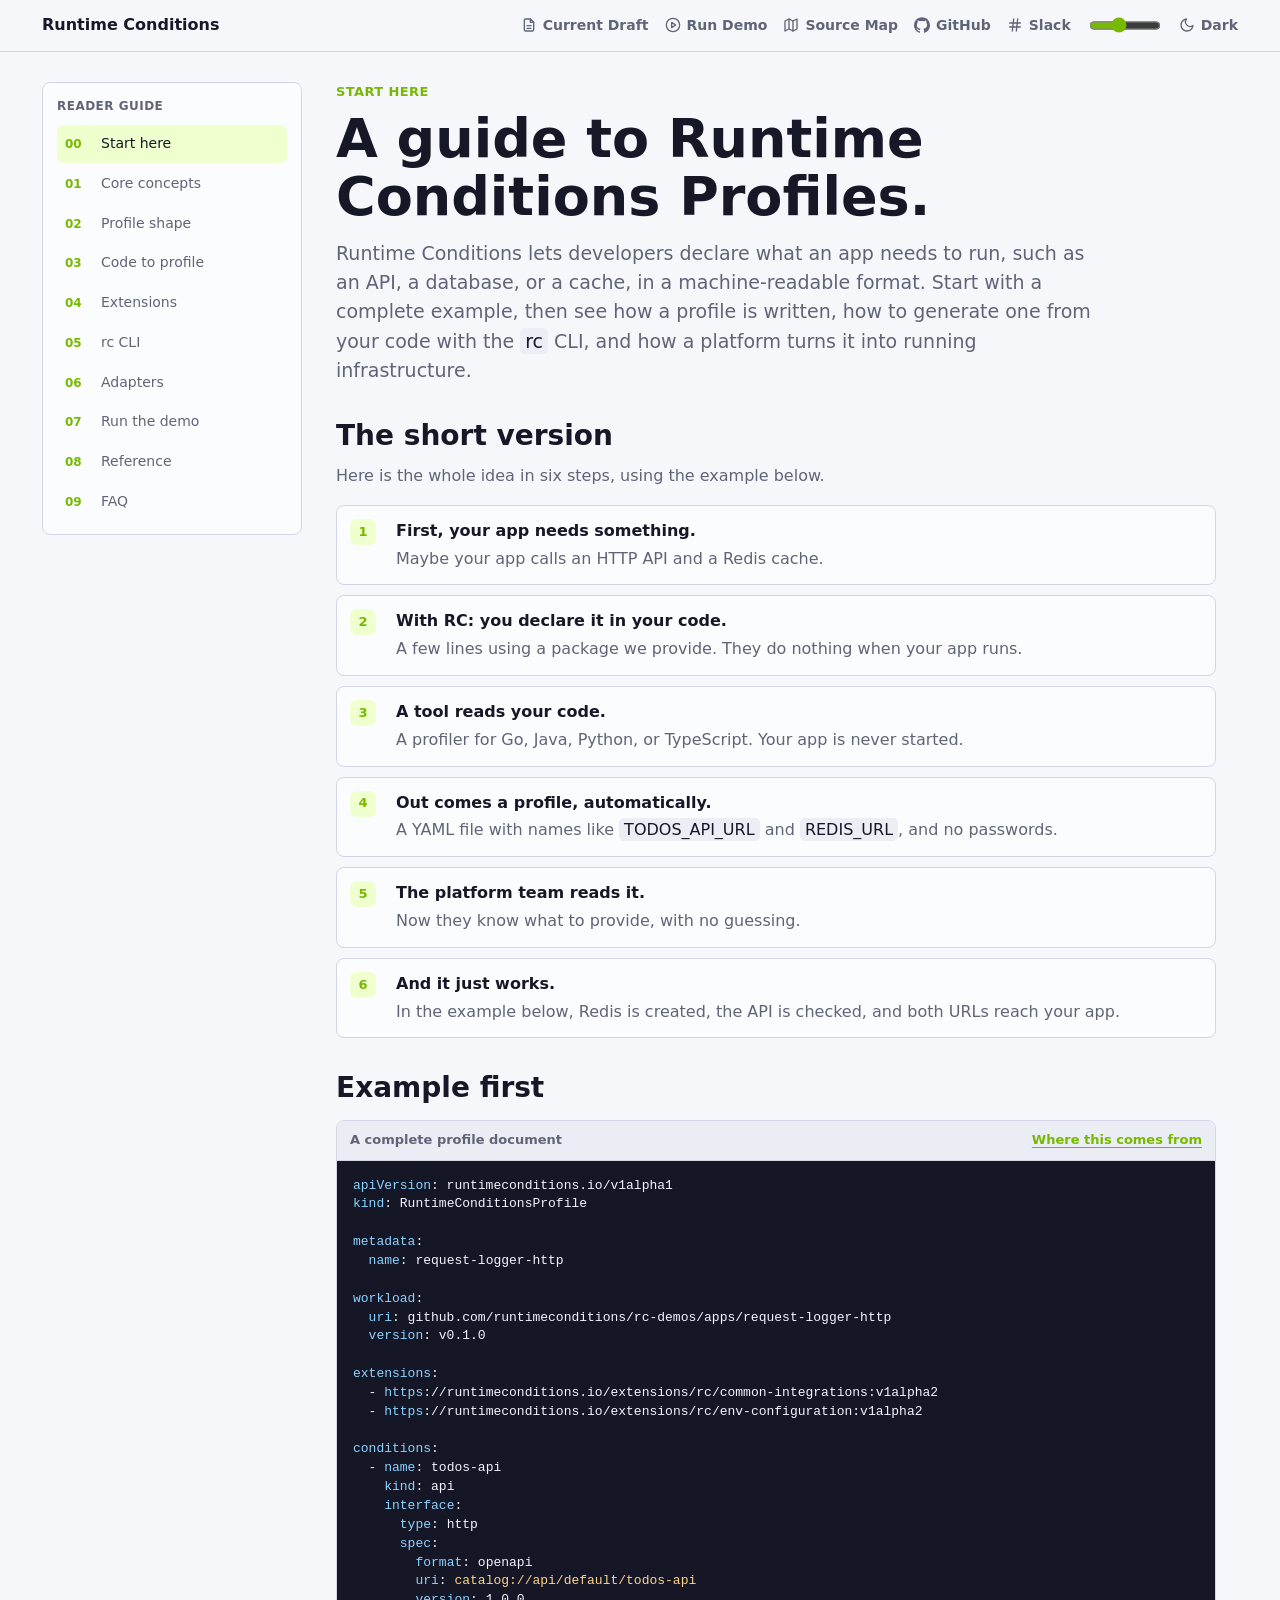
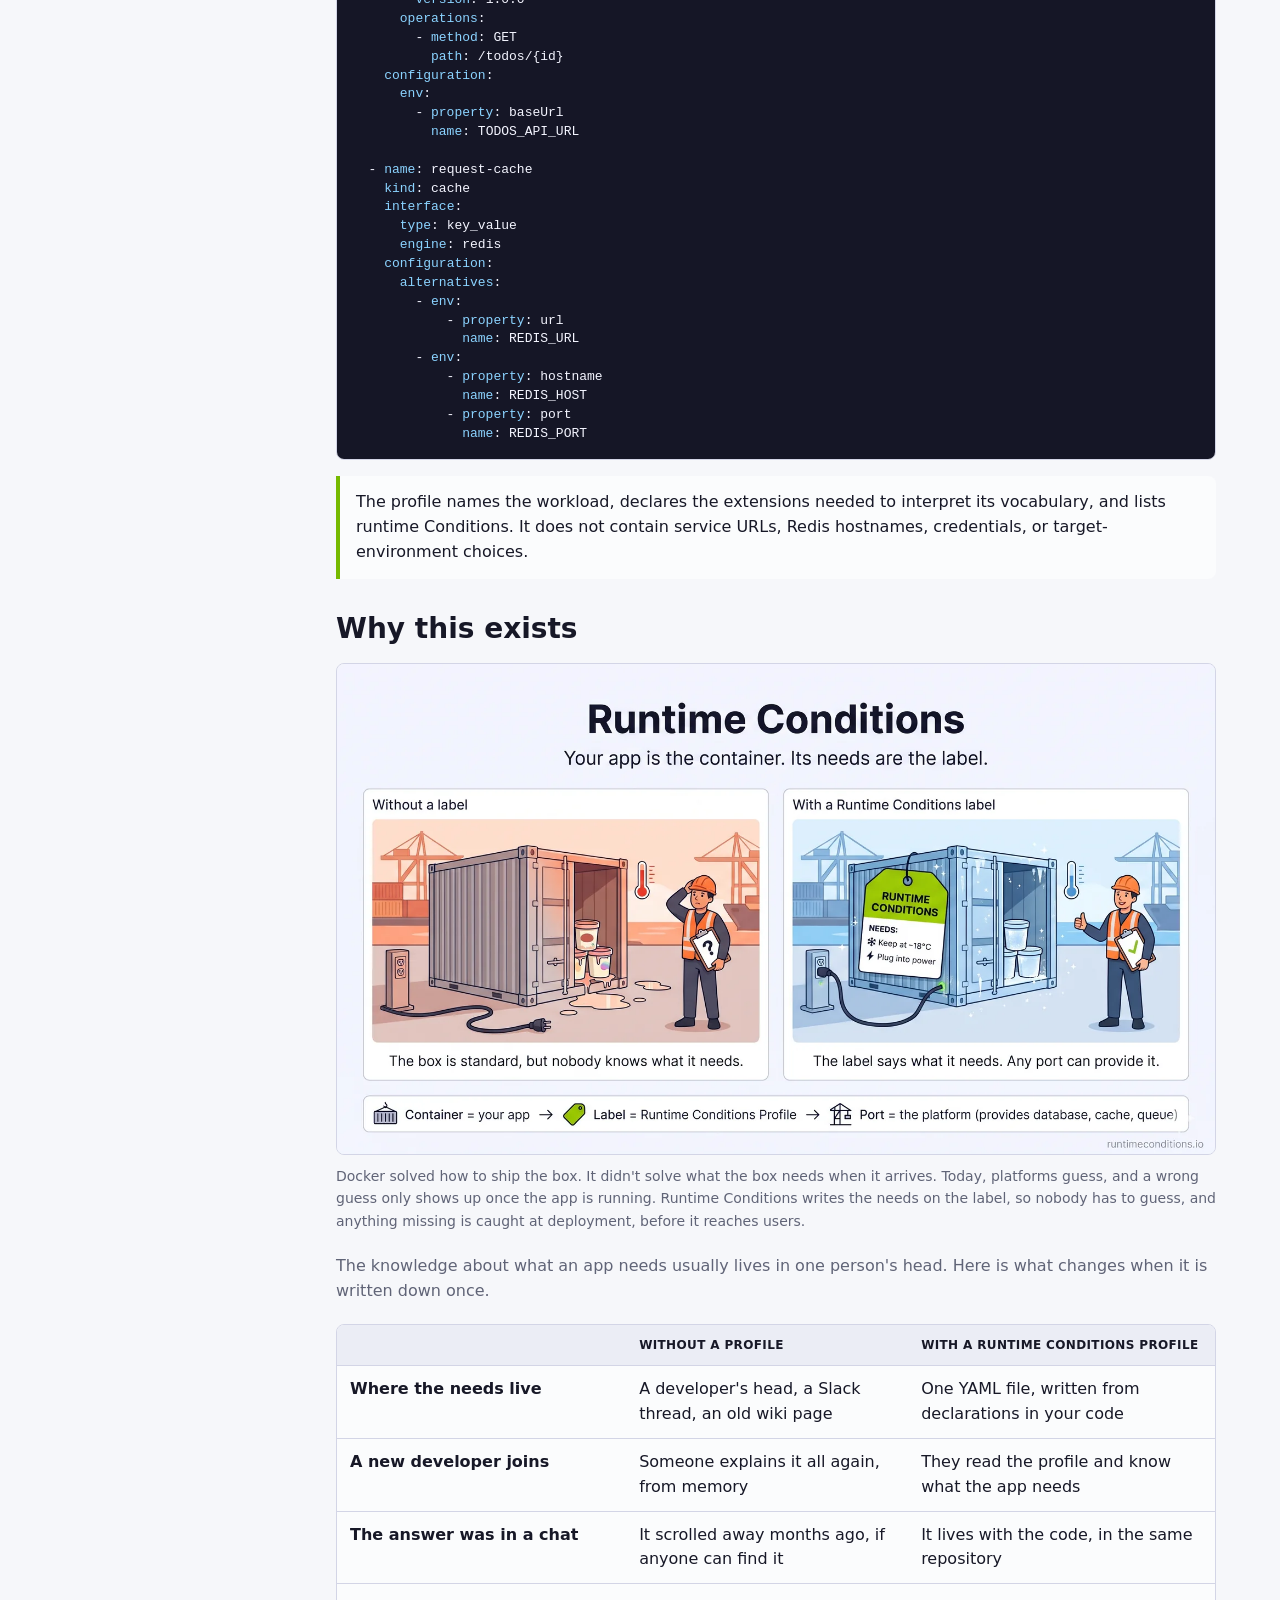
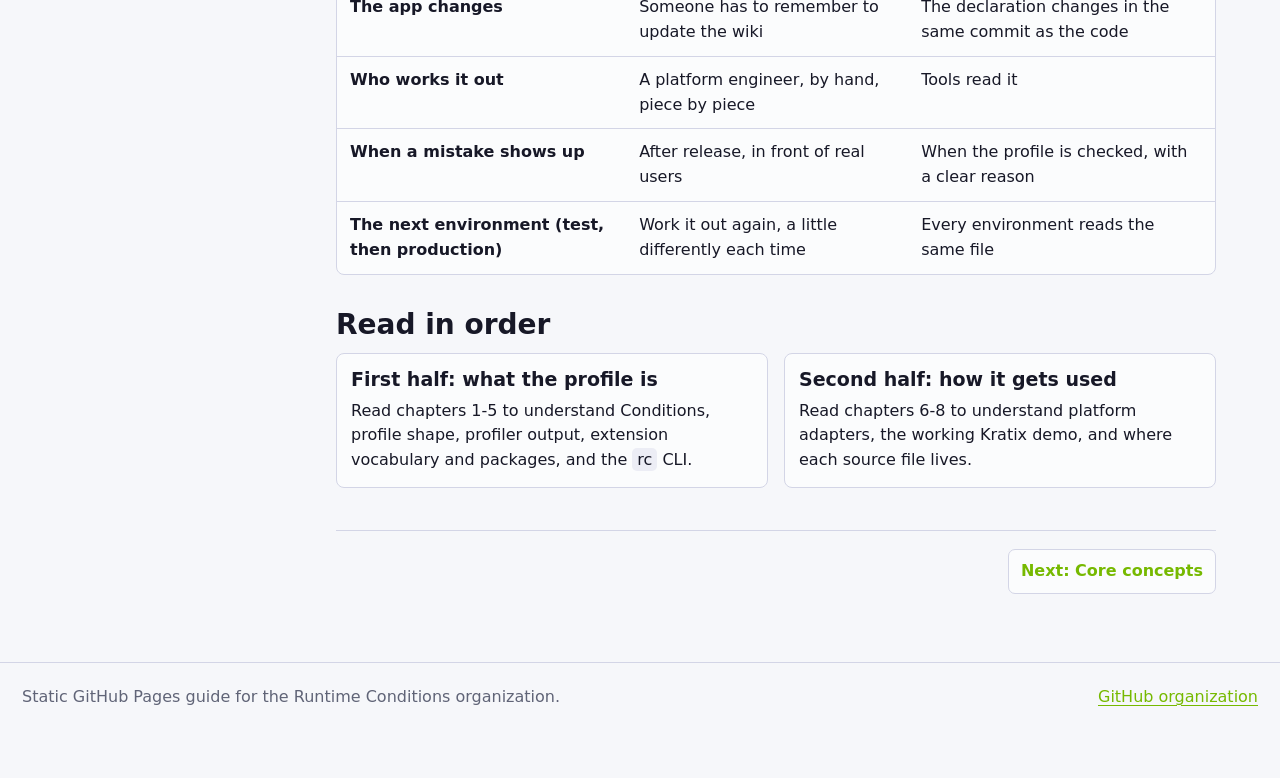
==== commit 9ca09a4a: "Add the Runtime Conditions in a nutshell image under Why this exists The image explains the idea wit" ====
--- a/index.html
+++ b/index.html
@@ -120,6 +120,15 @@
 
         <section class="section">
           <h2>Why this exists</h2>
+          <figure class="figure">
+            <picture>
+              <source srcset="assets/runtime-conditions-in-a-nutshell.webp" type="image/webp">
+              <img src="assets/runtime-conditions-in-a-nutshell.jpg" width="1600" height="893" loading="lazy" alt="Two panels at a shipping port. Without a label, a standard container of ice cream sits unplugged and melting while a worker looks confused, because nobody knows what it needs. With a Runtime Conditions label that says keep at minus 18 degrees and plug into power, the worker plugs it in and the ice cream stays frozen. Container means your app, label means the Runtime Conditions Profile, and port means the platform that provides the database, cache and queue.">
+            </picture>
+            <figcaption>
+              Docker solved how to ship the box. It didn't solve what the box needs when it arrives. Today, platforms guess, and a wrong guess only shows up once the app is running. Runtime Conditions writes the needs on the label, so nobody has to guess, and anything missing is caught at deployment, before it reaches users.
+            </figcaption>
+          </figure>
           <p class="short">The knowledge about what an app needs usually lives in one person's head. Here is what changes when it is written down once.</p>
           <div class="table-wrap">
             <table>
--- a/assets/styles.css
+++ b/assets/styles.css
@@ -1,13 +1,14 @@
 :root {
   color-scheme: light;
-  --bg: #ffffff;
-  --header-bg: rgba(247, 247, 251, 0.96);
-  --chip-bg: #f2f3f9;
-  --surface: #ffffff;
-  --surface-2: #f0f1f8;
+  /* --light-level (0 to 100) is set by the slider in the header: 0 is pure white, 100 the softest off-white. */
+  --bg: color-mix(in srgb, #ffffff, #e9ebf3 calc(var(--light-level) * 1%));
+  --header-bg: color-mix(in srgb, var(--bg) 96%, transparent);
+  --chip-bg: color-mix(in srgb, #f2f3f9, #e3e5f0 calc(var(--light-level) * 1%));
+  --surface: color-mix(in srgb, #ffffff, #f6f7fb calc(var(--light-level) * 1%));
+  --surface-2: color-mix(in srgb, #f0f1f8, #e4e6f1 calc(var(--light-level) * 1%));
   --ink: #171827;
   --muted: #606477;
-  --line: #d9dbea;
+  --line: color-mix(in srgb, #d9dbea, #c9ccdf calc(var(--light-level) * 1%));
   --accent: #76b900;
   --accent-2: #4f8f00;
   --accent-soft: #efffce;
@@ -22,6 +23,8 @@
   --code-type: #7dd3fc;
   --code-func: #f0abfc;
   --radius: 8px;
+  --dark-level: 40;
+  --light-level: 40;
   font-family:
     Inter, ui-sans-serif, system-ui, -apple-system, BlinkMacSystemFont, "Segoe UI",
     sans-serif;
@@ -31,35 +34,37 @@
 @media (prefers-color-scheme: dark) {
   :root:not([data-theme="light"]) {
     color-scheme: dark;
-    --bg: #0d0e18;
-    --header-bg: rgba(13, 14, 24, 0.9);
-    --chip-bg: #1e2037;
-      --surface: #151625;
-    --surface-2: #1c1d31;
-    --ink: #e9eaf6;
-    --muted: #9fa3bd;
-    --line: #2a2c45;
+    /* --dark-level (0 to 100) is set by the slider in the header: 0 is the darkest, 100 the lightest. */
+    --bg: color-mix(in srgb, #0d0e18, #2e3150 calc(var(--dark-level) * 1%));
+    --header-bg: color-mix(in srgb, var(--bg) 92%, transparent);
+    --chip-bg: color-mix(in srgb, #1e2037, #474b72 calc(var(--dark-level) * 1%));
+    --surface: color-mix(in srgb, #151625, #383b5c calc(var(--dark-level) * 1%));
+    --surface-2: color-mix(in srgb, #1c1d31, #41446a calc(var(--dark-level) * 1%));
+    --ink: #eceef9;
+    --muted: #aaaec7;
+    --line: color-mix(in srgb, #2a2c45, #55597f calc(var(--dark-level) * 1%));
     --accent-2: #8cd11d;
     --accent-soft: rgba(118, 185, 0, 0.15);
     --accent-ink: #cfee94;
-    --code-bg: #090a13;
+    --code-bg: color-mix(in srgb, #090a13, #1e2038 calc(var(--dark-level) * 1%));
   }
 }
 
 :root[data-theme="dark"] {
   color-scheme: dark;
-  --bg: #0d0e18;
-  --header-bg: rgba(13, 14, 24, 0.9);
-  --chip-bg: #1e2037;
-  --surface: #151625;
-  --surface-2: #1c1d31;
-  --ink: #e9eaf6;
-  --muted: #9fa3bd;
-  --line: #2a2c45;
+  /* --dark-level (0 to 100) is set by the slider in the header: 0 is the darkest, 100 the lightest. */
+  --bg: color-mix(in srgb, #0d0e18, #2e3150 calc(var(--dark-level) * 1%));
+  --header-bg: color-mix(in srgb, var(--bg) 92%, transparent);
+  --chip-bg: color-mix(in srgb, #1e2037, #474b72 calc(var(--dark-level) * 1%));
+  --surface: color-mix(in srgb, #151625, #383b5c calc(var(--dark-level) * 1%));
+  --surface-2: color-mix(in srgb, #1c1d31, #41446a calc(var(--dark-level) * 1%));
+  --ink: #eceef9;
+  --muted: #aaaec7;
+  --line: color-mix(in srgb, #2a2c45, #55597f calc(var(--dark-level) * 1%));
   --accent-2: #8cd11d;
   --accent-soft: rgba(118, 185, 0, 0.15);
   --accent-ink: #cfee94;
-  --code-bg: #090a13;
+  --code-bg: color-mix(in srgb, #090a13, #1e2038 calc(var(--dark-level) * 1%));
 }
 
 .theme-toggle {
@@ -774,3 +779,30 @@
 td.cmds {
   width: 46%;
 }
+
+/* Brightness slider: sets the dark level in the dark theme and the light level in the light theme. */
+.theme-level {
+  display: inline-block;
+  width: 72px;
+  accent-color: var(--accent);
+  cursor: pointer;
+}
+
+.figure {
+  margin: 18px 0 22px;
+}
+
+.figure img {
+  display: block;
+  width: 100%;
+  height: auto;
+  border: 1px solid var(--line);
+  border-radius: var(--radius);
+}
+
+.figure figcaption {
+  margin-top: 10px;
+  color: var(--muted);
+  font-size: 14px;
+  line-height: 1.6;
+}
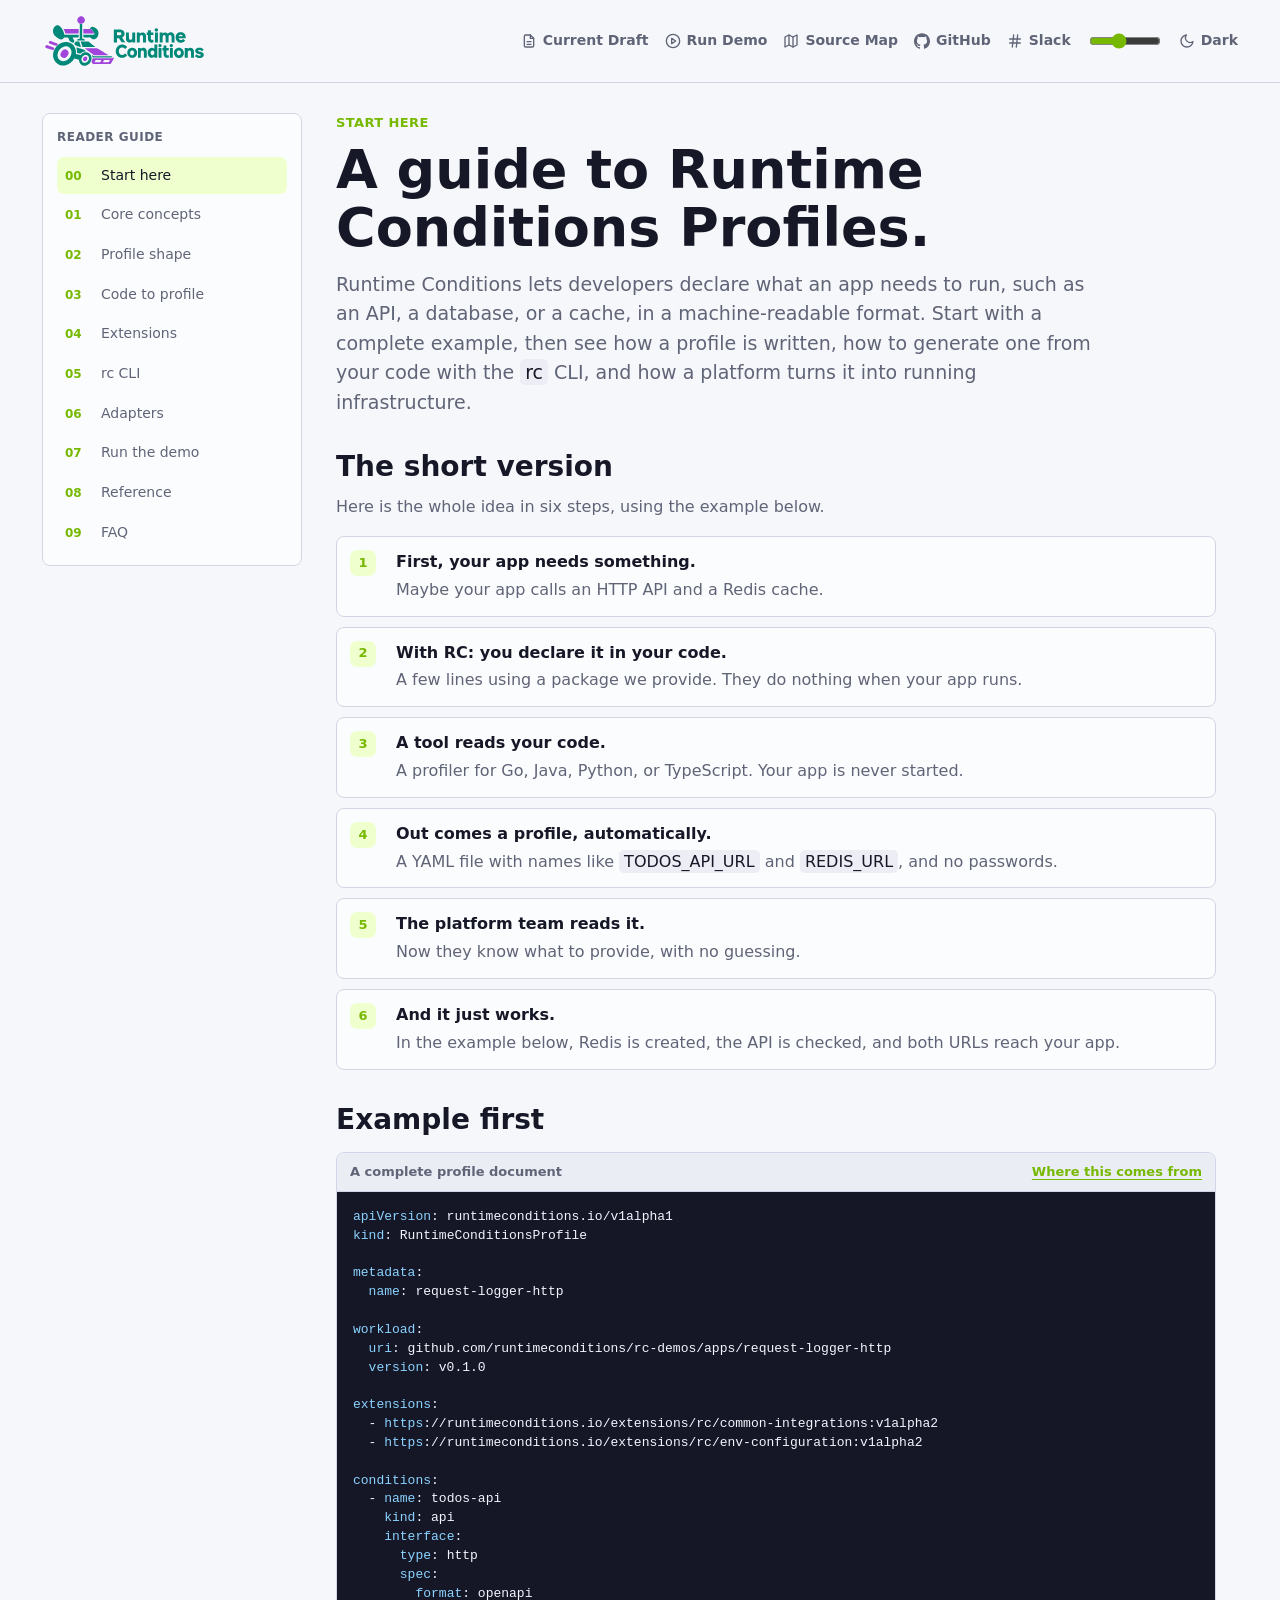
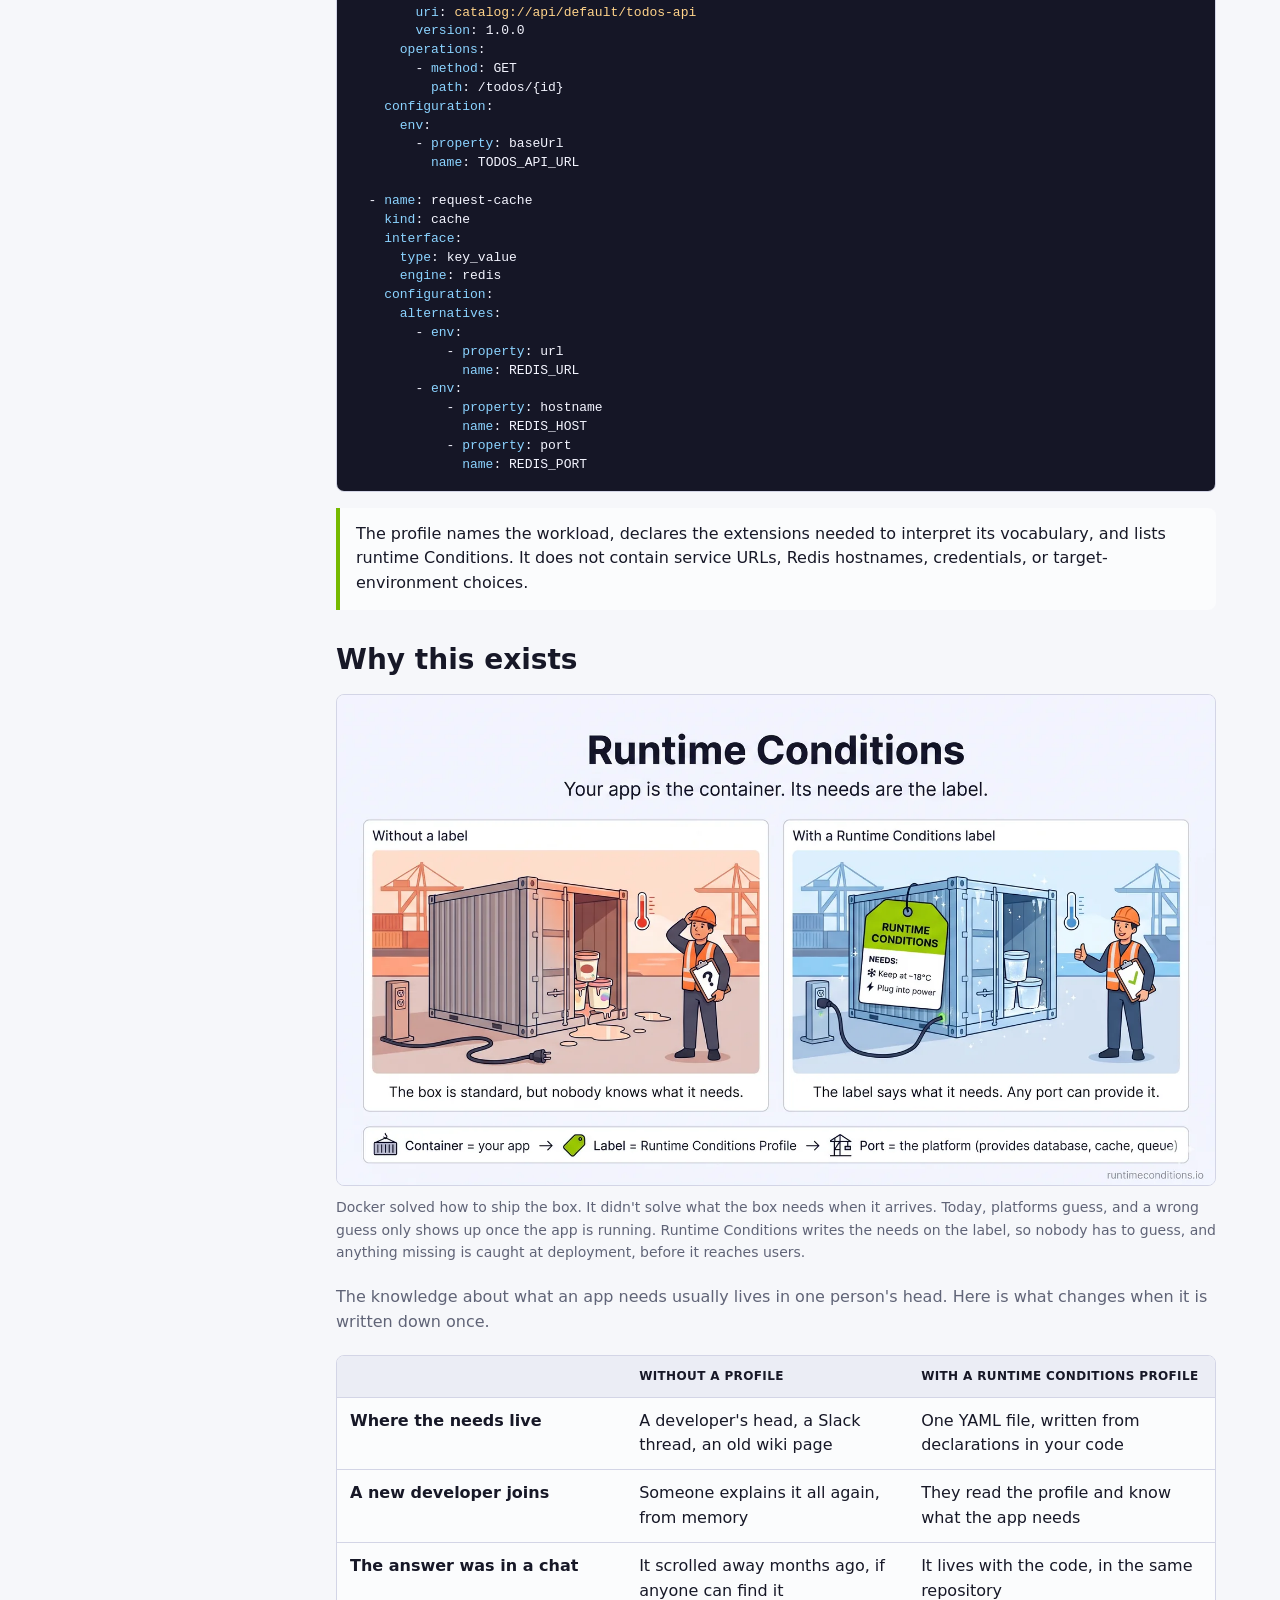
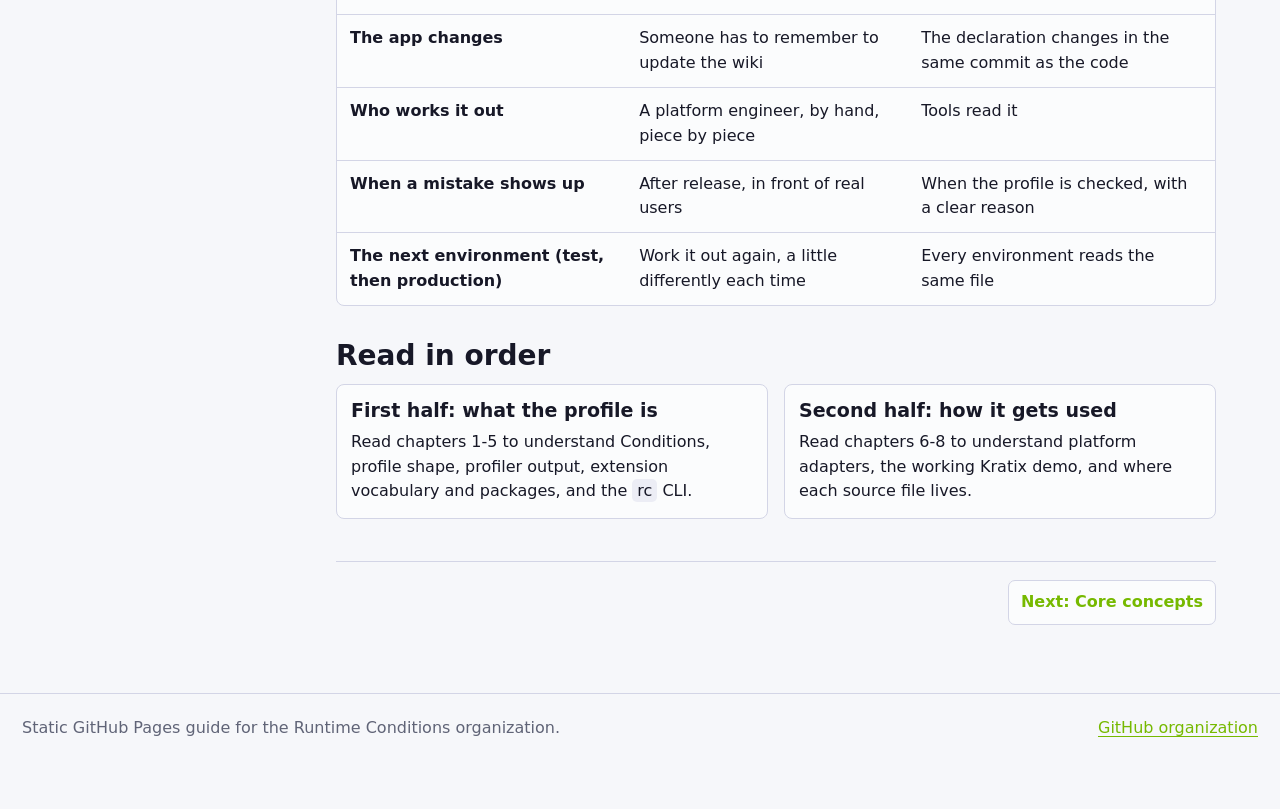
==== commit 1a315a82: "Show the Runtime Conditions logo in the header and as the favicon The header uses the full logo from" ====
--- a/index.html
+++ b/index.html
@@ -5,13 +5,14 @@
     <meta name="viewport" content="width=device-width, initial-scale=1" />
     <title>Runtime Conditions Profile Guide</title>
     <meta name="description" content="Why Runtime Conditions exists, and a complete profile example, in one place." />
+    <link rel="icon" type="image/svg+xml" href="assets/runtime-conditions-icon.svg" />
     <link rel="stylesheet" href="assets/styles.css" />
     <script src="assets/theme.js"></script>
   </head>
   <body>
     <header class="site-header">
       <div class="header-inner">
-        <a class="brand" href="index.html">Runtime Conditions</a>
+        <a class="brand" href="index.html"><img class="brand-logo" src="assets/runtime-conditions-logo.svg" width="165" height="56" alt="Runtime Conditions"></a>
         <nav class="top-links" aria-label="Top links">
           <a href="https://github.com/runtimeconditions/spec/blob/main/docs/sixth-draft.md" data-tip="Read the latest draft of the specification"><svg class="nav-icon" viewBox="0 0 24 24" width="16" height="16" fill="none" stroke="currentColor" stroke-width="2" stroke-linecap="round" stroke-linejoin="round" aria-hidden="true" focusable="false"><path d="M14 3H7a2 2 0 0 0-2 2v14a2 2 0 0 0 2 2h10a2 2 0 0 0 2-2V8z"/><path d="M14 3v5h5"/><path d="M9 13h6"/><path d="M9 17h6"/></svg><span>Current Draft</span></a>
           <a href="https://github.com/runtimeconditions/rc-demos/blob/main/README.md" data-tip="Run Runtime Conditions end to end on your own machine"><svg class="nav-icon" viewBox="0 0 24 24" width="16" height="16" fill="none" stroke="currentColor" stroke-width="2" stroke-linecap="round" stroke-linejoin="round" aria-hidden="true" focusable="false"><circle cx="12" cy="12" r="10"/><polygon points="10 8 16 12 10 16 10 8"/></svg><span>Run Demo</span></a>
--- a/assets/styles.css
+++ b/assets/styles.css
@@ -158,6 +158,13 @@
   white-space: nowrap;
 }
 
+.brand-logo {
+  display: block;
+  width: auto;
+  height: 56px;
+  flex: none;
+}
+
 .top-links {
   display: flex;
   flex-wrap: wrap;
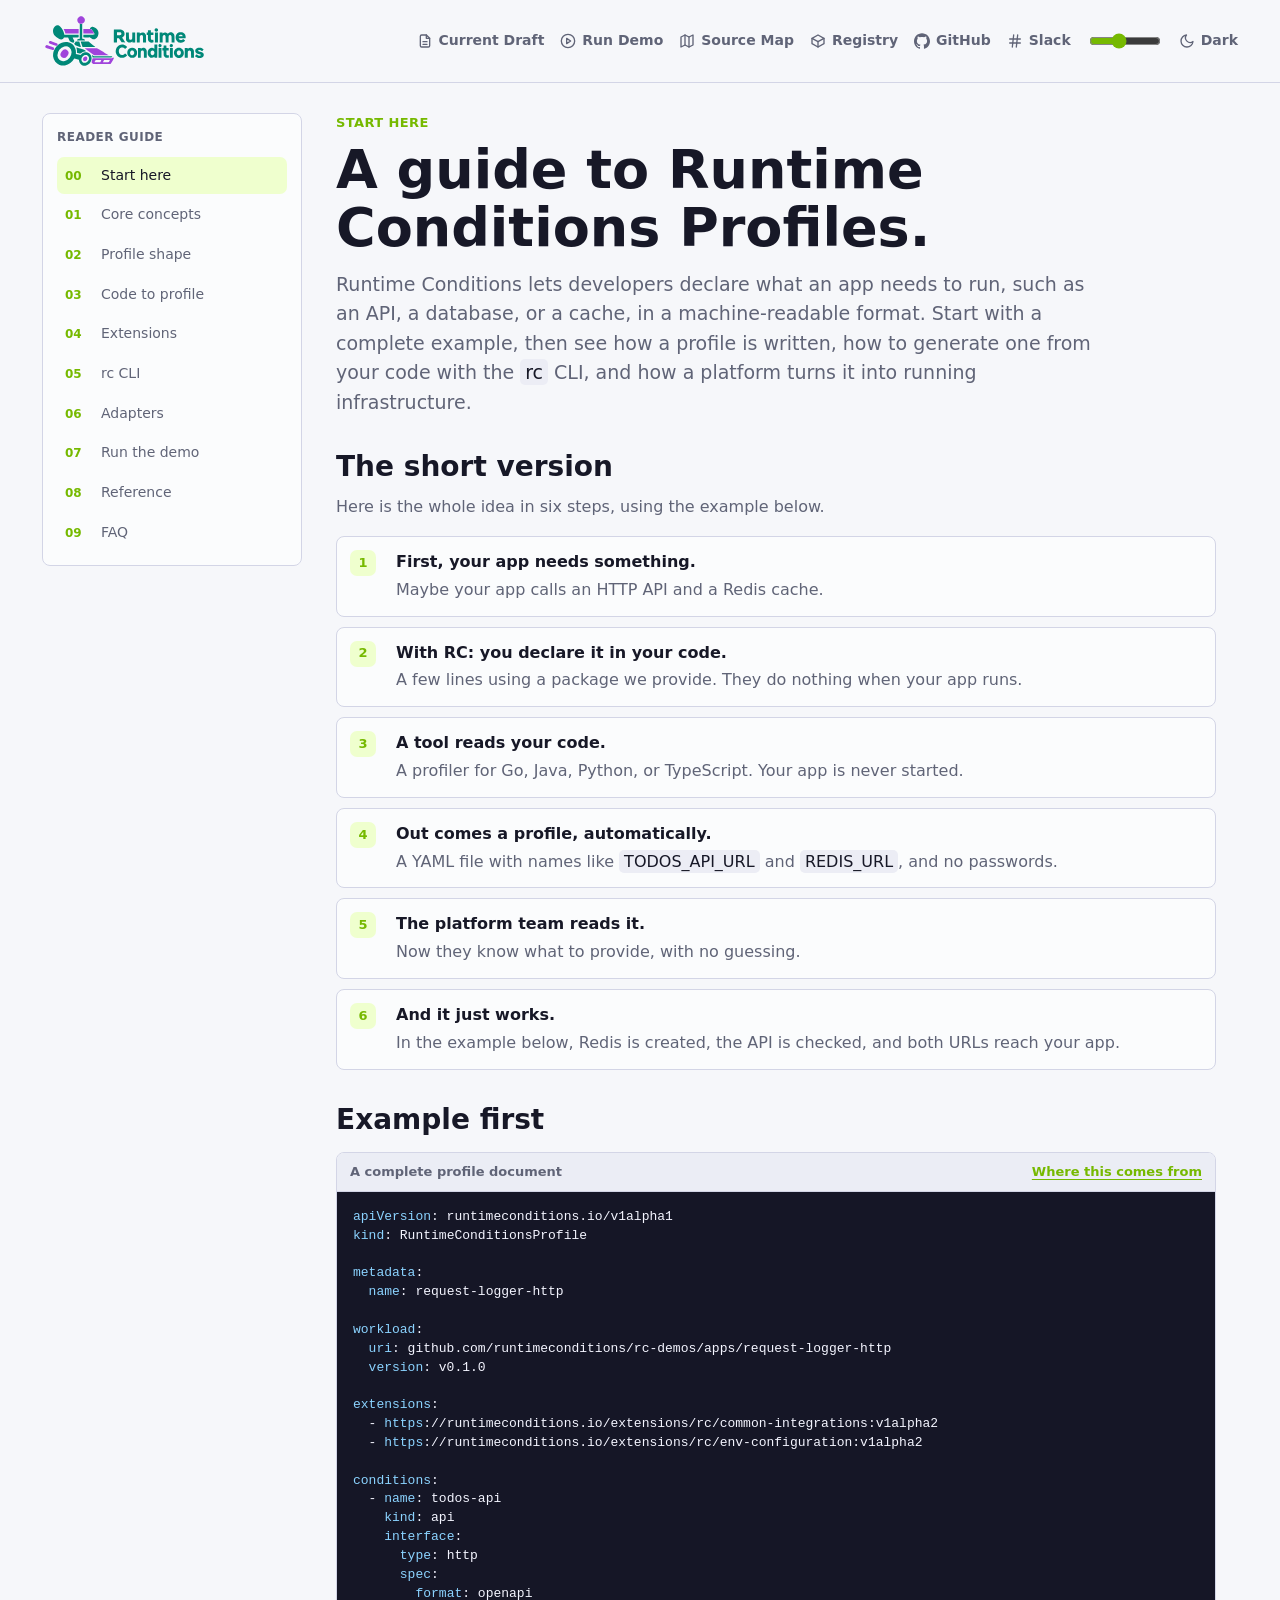
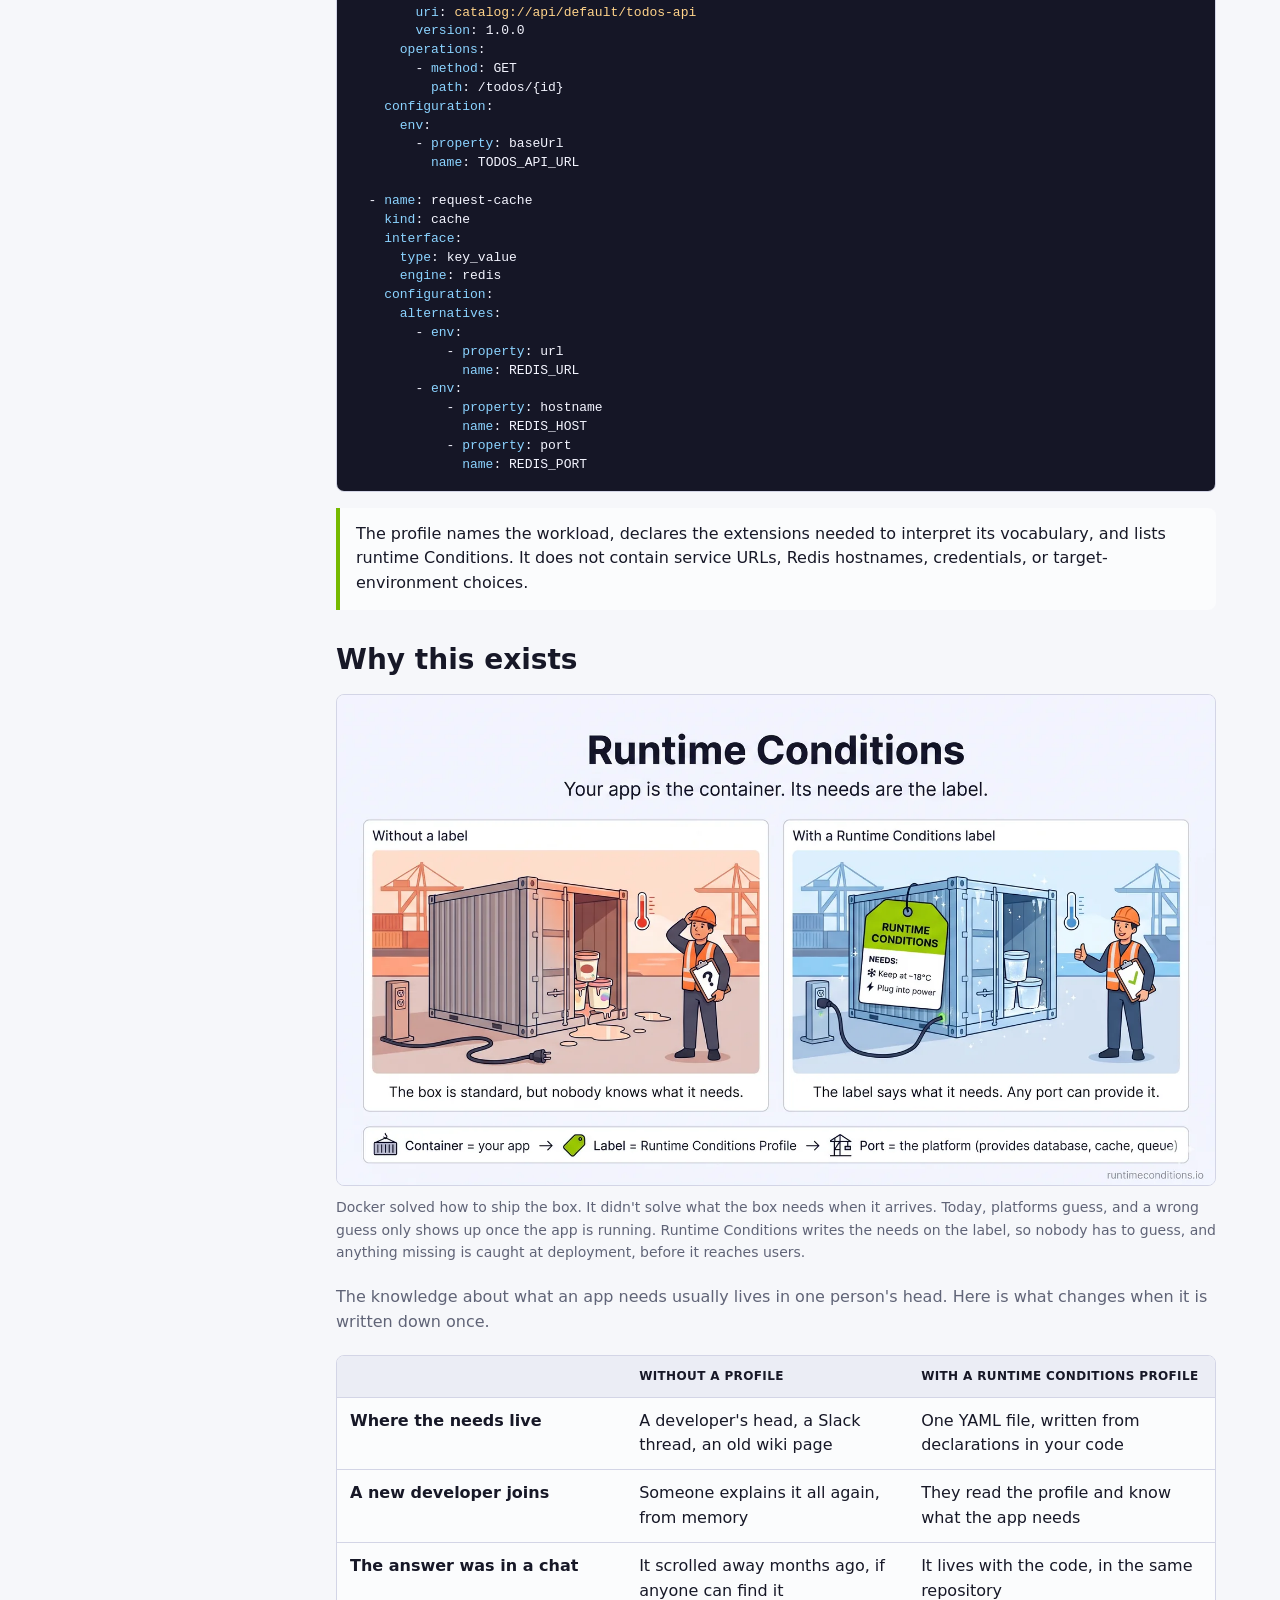
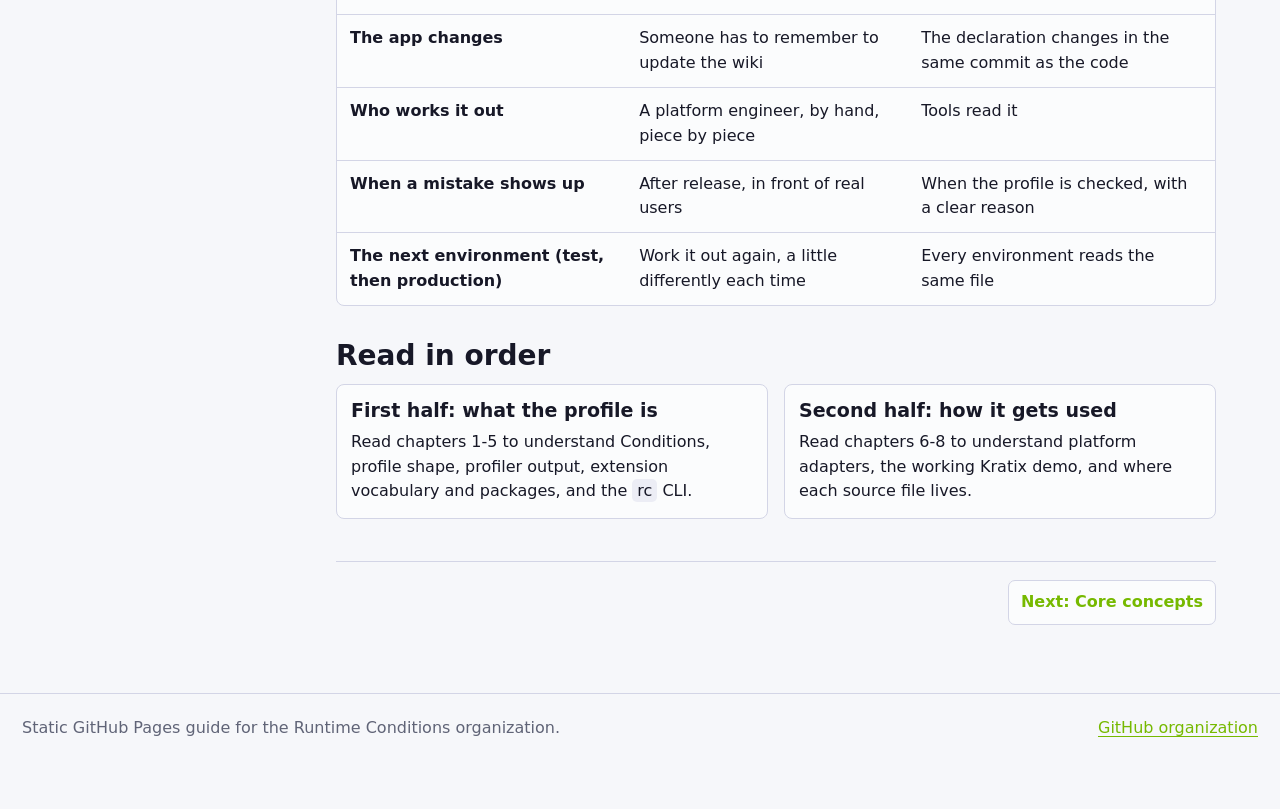
==== commit 97ca79fc: "Link the extension registry from the header A Registry link next to Source Map opens extensions.runt" ====
--- a/index.html
+++ b/index.html
@@ -17,6 +17,7 @@
           <a href="https://github.com/runtimeconditions/spec/blob/main/docs/sixth-draft.md" data-tip="Read the latest draft of the specification"><svg class="nav-icon" viewBox="0 0 24 24" width="16" height="16" fill="none" stroke="currentColor" stroke-width="2" stroke-linecap="round" stroke-linejoin="round" aria-hidden="true" focusable="false"><path d="M14 3H7a2 2 0 0 0-2 2v14a2 2 0 0 0 2 2h10a2 2 0 0 0 2-2V8z"/><path d="M14 3v5h5"/><path d="M9 13h6"/><path d="M9 17h6"/></svg><span>Current Draft</span></a>
           <a href="https://github.com/runtimeconditions/rc-demos/blob/main/README.md" data-tip="Run Runtime Conditions end to end on your own machine"><svg class="nav-icon" viewBox="0 0 24 24" width="16" height="16" fill="none" stroke="currentColor" stroke-width="2" stroke-linecap="round" stroke-linejoin="round" aria-hidden="true" focusable="false"><circle cx="12" cy="12" r="10"/><polygon points="10 8 16 12 10 16 10 8"/></svg><span>Run Demo</span></a>
           <a href="reference.html" data-tip="See where each part of this guide comes from in the source repositories"><svg class="nav-icon" viewBox="0 0 24 24" width="16" height="16" fill="none" stroke="currentColor" stroke-width="2" stroke-linecap="round" stroke-linejoin="round" aria-hidden="true" focusable="false"><path d="M3 6l6-3 6 3 6-3v15l-6 3-6-3-6 3z"/><path d="M9 3v15"/><path d="M15 6v15"/></svg><span>Source Map</span></a>
+          <a href="https://extensions.runtimeconditions.io/" data-tip="Browse every extension and its Go, Python, TypeScript and Java packages"><svg class="nav-icon" viewBox="0 0 24 24" width="16" height="16" fill="none" stroke="currentColor" stroke-width="2" stroke-linecap="round" stroke-linejoin="round" aria-hidden="true" focusable="false"><path d="M21 8l-9-5-9 5 9 5 9-5z"/><path d="M3 8v8l9 5 9-5V8"/><path d="M12 13v8"/></svg><span>Registry</span></a>
           <a href="https://github.com/runtimeconditions" data-tip="Browse the Runtime Conditions repositories on GitHub"><svg class="nav-icon" viewBox="0 0 24 24" width="16" height="16" fill="currentColor" aria-hidden="true" focusable="false"><path d="M12 .297c-6.63 0-12 5.373-12 12 0 5.303 3.438 9.8 8.205 11.385.6.113.82-.258.82-.577 0-.285-.01-1.04-.015-2.04-3.338.724-4.042-1.61-4.042-1.61C4.422 18.07 3.633 17.7 3.633 17.7c-1.087-.744.084-.729.084-.729 1.205.084 1.838 1.236 1.838 1.236 1.07 1.835 2.809 1.305 3.495.998.108-.776.417-1.305.76-1.605-2.665-.3-5.466-1.332-5.466-5.93 0-1.31.465-2.38 1.235-3.22-.135-.303-.54-1.523.105-3.176 0 0 1.005-.322 3.3 1.23.96-.267 1.98-.399 3-.405 1.02.006 2.04.138 3 .405 2.28-1.552 3.285-1.23 3.285-1.23.645 1.653.24 2.873.12 3.176.765.84 1.23 1.91 1.23 3.22 0 4.61-2.805 5.625-5.475 5.92.42.36.81 1.096.81 2.22 0 1.606-.015 2.896-.015 3.286 0 .315.21.69.825.57C20.565 22.092 24 17.592 24 12.297c0-6.627-5.373-12-12-12"/></svg><span>GitHub</span></a>
           <a href="https://cloud-native.slack.com/archives/C0C0R4M65FZ" data-tip="Join the conversation on the CNCF Slack"><svg class="nav-icon" viewBox="0 0 24 24" width="16" height="16" fill="none" stroke="currentColor" stroke-width="2" stroke-linecap="round" stroke-linejoin="round" aria-hidden="true" focusable="false"><path d="M4 9h16"/><path d="M4 15h16"/><path d="M10 3L8 21"/><path d="M16 3l-2 18"/></svg><span>Slack</span></a>
         </nav>
--- a/assets/styles.css
+++ b/assets/styles.css
@@ -243,7 +243,10 @@
 
 .sidebar {
   position: sticky;
-  top: 74px;
+  /* Below the sticky header, which is about 83px tall with the logo. */
+  top: 100px;
+  max-height: calc(100vh - 116px);
+  overflow-y: auto;
   align-self: start;
   border: 1px solid var(--line);
   border-radius: var(--radius);
@@ -436,6 +439,73 @@
   margin-bottom: 0;
 }
 
+/* FAQ: each question is closed until the reader opens it. */
+.faq-list {
+  display: grid;
+  gap: 12px;
+  margin: 28px 0 34px;
+}
+
+.faq-item {
+  border: 1px solid var(--line);
+  border-radius: var(--radius);
+  background: var(--surface);
+}
+
+.faq-item summary {
+  display: flex;
+  align-items: center;
+  justify-content: space-between;
+  gap: 16px;
+  padding: 18px 20px;
+  cursor: pointer;
+  list-style: none;
+}
+
+.faq-item summary::-webkit-details-marker {
+  display: none;
+}
+
+.faq-item summary::after {
+  content: "";
+  flex: none;
+  width: 10px;
+  height: 10px;
+  border-right: 2px solid var(--muted);
+  border-bottom: 2px solid var(--muted);
+  transform: rotate(45deg);
+  transition: transform 0.3s cubic-bezier(0.4, 0, 0.2, 1);
+}
+
+.faq-item[open] summary::after {
+  transform: rotate(-135deg);
+}
+
+.faq-item summary:hover h2 {
+  color: var(--accent-2);
+}
+
+.faq-item summary:focus-visible {
+  outline: 2px solid var(--accent);
+  outline-offset: 2px;
+  border-radius: var(--radius);
+}
+
+.faq-item summary h2 {
+  margin: 0;
+  font-size: 20px;
+  line-height: 1.3;
+}
+
+.faq-body {
+  box-sizing: border-box;
+  padding: 0 20px 20px;
+}
+
+.faq-body > :last-child {
+  margin-bottom: 0;
+}
+
 .step-list {
   list-style: none;
   margin: 16px 0;
